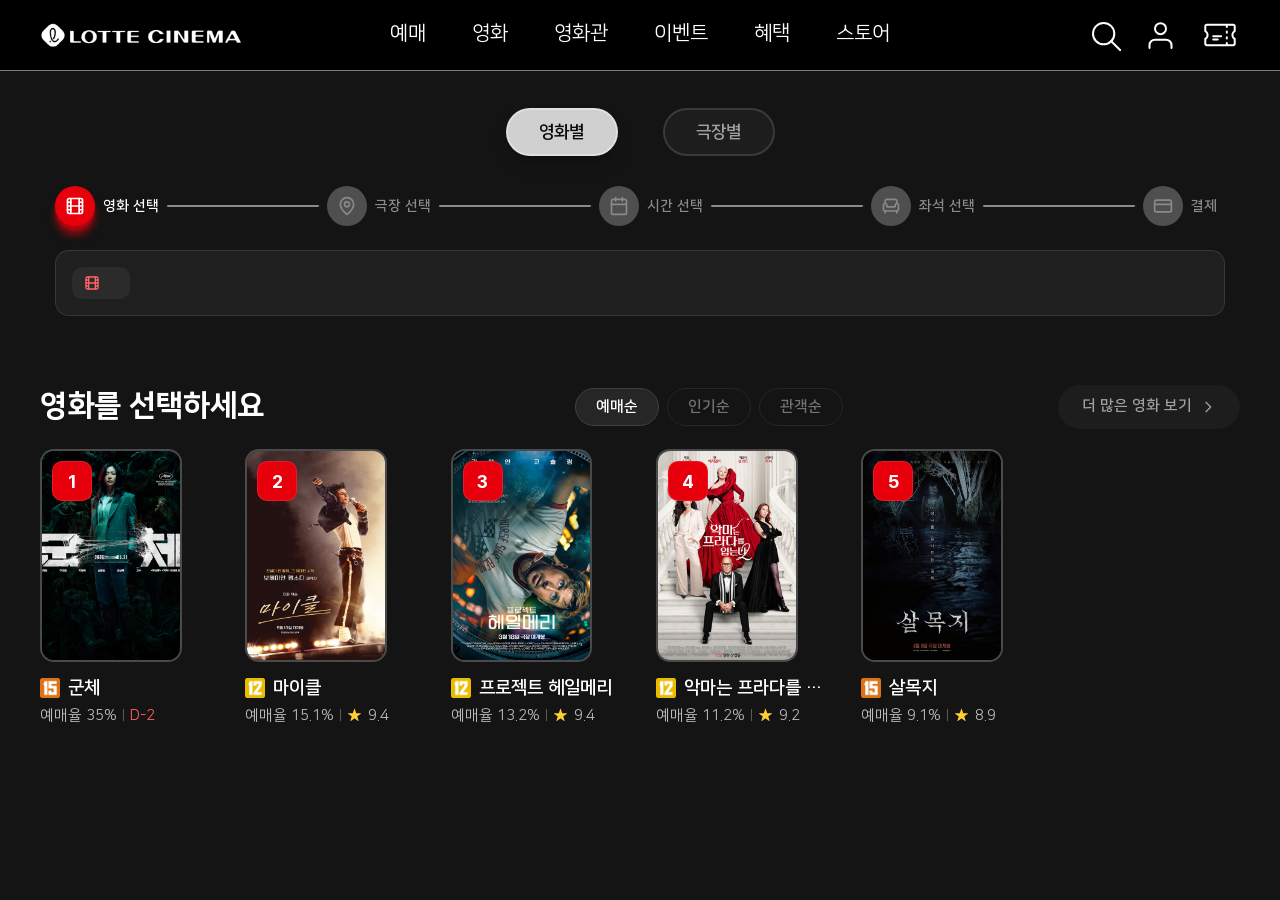
==== booking.html @ a49749e9 "add" ====
<!DOCTYPE html>
<html lang="ko">
  <head>
    <meta charset="UTF-8" />
    <meta name="viewport" content="width=device-width, initial-scale=1.0" />
    <title>예매 | LOTTE CINEMA</title>
    <link rel="preconnect" href="https://fonts.googleapis.com" />
    <link rel="preconnect" href="https://fonts.gstatic.com" crossorigin />
    <link
      href="https://fonts.googleapis.com/css2?family=Noto+Sans+KR:wght@400;500;700;900&family=Nanum+Gothic:wght@400;700;800&family=DM+Serif+Text:ital@0;1&family=Roboto:wght@400;500&display=swap"
      rel="stylesheet"
    />
    <link rel="stylesheet" href="styles.css" />
    <link rel="stylesheet" href="booking.css" />
  </head>
  <body class="booking_body">
    <div class="page_background"></div>
    <header class="site_header">
      <div class="header_layout">
        <a class="logo" href="index.html"><img src="assets/images/Logo.png" alt="LOTTE CINEMA" width="301" height="49" /></a>
        <nav class="main_nav" aria-label="메인 메뉴">
          <a href="booking.html">예매</a>
          <a href="index.html#promo_section">영화</a>
          <a href="index.html#special_section">영화관</a>
          <a href="index.html#event_section">이벤트</a>
          <a href="index.html#event_section">혜택</a>
          <a href="index.html#goods_section">스토어</a>
        </nav>
        <div class="header_actions" aria-label="사용자 메뉴">
          <button type="button" class="icon_button" aria-label="검색">
            <img src="assets/icons/icon_search.svg" alt="" width="32" height="32" />
          </button>
          <button type="button" class="icon_button" aria-label="로그인">
            <img src="assets/icons/icon_login.svg" alt="" width="33" height="33" />
          </button>
          <button type="button" class="icon_button" aria-label="티켓">
            <img src="assets/icons/icon_ticket.svg" alt="" width="40" height="40" />
          </button>
        </div>
      </div>
    </header>

    <main class="booking_page" id="booking_page">
      <div class="booking_banner is_hidden" id="booking_banner" aria-hidden="true"><img alt="" /></div>

      <div class="booking_inner">
        <button type="button" class="booking_back is_hidden" id="booking_back">
          <img src="assets/icons/booking_arrow_left.svg" alt="" width="24" height="24" />
          뒤로가기
        </button>

        <div class="booking_modes" id="booking_modes" role="group" aria-label="예매 방식">
          <button type="button" class="booking_mode is_active" data-mode="movie" aria-pressed="true">영화별</button>
          <button type="button" class="booking_mode" data-mode="theater" aria-pressed="false">극장별</button>
        </div>

        <div class="booking_progress" id="booking_progress">
          <ol class="booking_stepper" id="booking_stepper" aria-label="예매 단계"></ol>
          <div class="booking_summary" id="booking_summary" aria-label="선택한 내용"></div>
        </div>

        <!-- 영화 선택 -->
        <section class="booking_step" data-step="movie" aria-labelledby="movie_step_title">
          <div class="booking_movie_head">
            <h2 id="movie_step_title">영화를 선택하세요</h2>
            <div class="booking_sort" id="booking_sort" role="group" aria-label="영화 정렬">
              <button type="button" class="is_active" data-sort="rate" aria-pressed="true">예매순</button>
              <button type="button" data-sort="rating" aria-pressed="false">인기순</button>
              <button type="button" data-sort="audience" aria-pressed="false">관객순</button>
            </div>
            <a class="booking_more_movies" href="index.html#promo_section">
              더 많은 영화 보기
              <img src="assets/icons/booking_chevron.svg" alt="" width="16" height="16" />
            </a>
          </div>
          <ul class="booking_movies" id="booking_movies"></ul>
          <button type="button" class="booking_next is_hidden" data-next>
            다음
            <img src="assets/icons/booking_next.svg" alt="" width="20" height="20" />
          </button>
        </section>

        <!-- 극장 선택 -->
        <section class="booking_step" data-step="theater" aria-label="극장 선택">
          <label class="booking_theater_search">
            <span class="sr_only">극장명 검색</span>
            <input type="search" id="booking_theater_keyword" placeholder="극장명을 입력해주세요" autocomplete="off" />
            <img src="assets/icons/booking_search.svg" alt="" />
          </label>
          <div class="booking_regions" id="booking_regions" role="group" aria-label="지역"></div>
          <ul class="booking_theaters" id="booking_theaters"></ul>
          <p class="booking_empty is_hidden" id="booking_theater_empty" role="status"></p>
          <button type="button" class="booking_theater_more" id="booking_theater_more">
            <img src="assets/icons/booking_plus.svg" alt="" width="24" height="24" />
            <span>더보기</span>
          </button>
        </section>

        <!-- 시간 선택 -->
        <section class="booking_step" data-step="time" aria-label="시간 선택">
          <div class="booking_time">
            <p class="booking_month">
              <span id="booking_month"></span>
              <img src="assets/icons/booking_calendar.svg" alt="" />
            </p>
            <div class="booking_dates">
              <button type="button" class="booking_date_prev" id="booking_date_prev" aria-label="이전 날짜">
                <img src="assets/icons/booking_date_arrow.svg" alt="" />
              </button>
              <ul class="booking_date_list" id="booking_date_list"></ul>
              <button type="button" id="booking_date_next" aria-label="다음 날짜">
                <img src="assets/icons/booking_date_arrow.svg" alt="" />
              </button>
            </div>
            <div class="booking_time_filters" id="booking_time_filters" role="group" aria-label="시간표 필터">
              <button type="button" class="is_active" data-filter="all" aria-pressed="true">전체</button>
              <button type="button" data-filter="special" aria-pressed="false">스페셜관</button>
              <button type="button" data-filter="13" aria-pressed="false">13시 이후</button>
              <button type="button" data-filter="19" aria-pressed="false">19시 이후</button>
              <button type="button" data-filter="22" aria-pressed="false">심야</button>
            </div>
            <div class="booking_showtimes" id="booking_showtimes"></div>
            <p class="booking_empty is_hidden" id="booking_showtime_empty" role="status">조건에 맞는 상영 시간이 없습니다.</p>
          </div>
          <button type="button" class="booking_next is_hidden" data-next>
            다음
            <img src="assets/icons/booking_next.svg" alt="" width="20" height="20" />
          </button>
        </section>

        <!-- 좌석 선택 -->
        <section class="booking_step" data-step="seat" aria-labelledby="seat_step_title">
          <div class="booking_people">
            <div class="booking_people_head">
              <h2 id="seat_step_title">인원 선택</h2>
              <p>·인원은 최대 8명까지 선택 가능합니다.</p>
            </div>
            <div class="booking_counters" id="booking_counters"></div>
          </div>
          <p class="booking_screen" aria-hidden="true">SCREEN</p>
          <div class="booking_seats" id="booking_seats" role="group" aria-label="좌석"></div>
          <ul class="booking_legend" aria-label="좌석 안내">
            <li><img src="assets/images/booking/seat_selected.png" alt="" />선택</li>
            <li><img src="assets/images/booking/seat_booked.png" alt="" />예매 완료</li>
            <li><span class="booking_legend_blocked"></span>선택 불가</li>
          </ul>
          <p class="booking_hint" id="booking_seat_hint" role="status"></p>
          <div class="booking_total">
            <div>
              <p class="booking_total_seats">선택한 좌석 <strong id="booking_total_seats"></strong></p>
              <p class="booking_total_price">총 합계 <strong id="booking_total_price">0원</strong></p>
            </div>
            <button type="button" class="booking_pay_btn" id="booking_seat_done" disabled>결제하기</button>
          </div>
        </section>

        <!-- 결제 -->
        <section class="booking_step" data-step="pay" aria-label="결제">
          <div class="booking_pay">
            <div class="booking_info">
              <h2>예매정보</h2>
              <img class="booking_info_poster" id="booking_info_poster" alt="" />
              <p class="booking_info_title" id="booking_info_title"></p>
              <dl class="booking_info_list" id="booking_info_list"></dl>
            </div>
            <div class="booking_pay_box">
              <h2>할인/포인트</h2>
              <div class="booking_pay_options" id="booking_discounts">
                <button type="button" aria-pressed="false">L.POINT 조회</button>
                <button type="button" aria-pressed="false">관람권</button>
                <button type="button" aria-pressed="false">할인원</button>
                <button type="button" aria-pressed="false">제휴 포인트/할인</button>
              </div>
            </div>
            <div class="booking_pay_box">
              <h2>최종 결제수단</h2>
              <div class="booking_pay_options" id="booking_methods">
                <button type="button" aria-pressed="false">신용/체크카드</button>
                <button type="button" aria-pressed="false">간편결제</button>
                <button type="button" aria-pressed="false">휴대폰</button>
                <button type="button" aria-pressed="false">무통장입금</button>
              </div>
            </div>
            <div class="booking_pay_total">
              <span>총 금액</span>
              <strong id="booking_pay_price"></strong>
              <button type="button" class="booking_pay_btn" id="booking_pay_done">결제하기</button>
            </div>
          </div>
          <p class="booking_hint" id="booking_pay_hint" role="status"></p>
        </section>

        <!-- 예매 완료 -->
        <section class="booking_step" data-step="done" aria-labelledby="done_step_title">
          <h2 class="booking_done_title" id="done_step_title">예매가 완료되었습니다</h2>
          <div class="booking_done_stage">
            <div class="booking_done_glow" aria-hidden="true"></div>
            <div class="booking_ticket_box">
              <div class="booking_ticket_tilt" id="booking_ticket_tilt">
                <div class="booking_ticket">
                  <div class="booking_ticket_visual" id="booking_ticket_visual"></div>
                  <div class="booking_ticket_info">
                    <h3 id="booking_ticket_title"></h3>
                    <dl id="booking_ticket_list"></dl>
                  </div>
                  <span class="booking_ticket_shine" aria-hidden="true"></span>
                </div>
              </div>
            </div>
          </div>
          <a class="booking_home" href="index.html">메인으로</a>
        </section>
      </div>
    </main>


    <script>
      // 시안에 있는 데이터. audience(관객 수, 만 명)는 시안에 없어 정렬용으로 넣은 임시 값
      const MOVIES = [
        { id: 'gunche', title: '군체', age: '15', rate: 35, rating: null, dday: 'D-2', audience: 4.3, poster: 'assets/images/poster_gunche.jpeg' },
        { id: 'michael', title: '마이클', age: '12', rate: 15.1, rating: 9.4, audience: 162.8, poster: 'assets/images/movie/michael_poster.jpg' },
        { id: 'hailmary', title: '프로젝트 헤일메리', age: '12', rate: 13.2, rating: 9.4, audience: 160.2, poster: 'assets/images/booking/poster_hailmary.jpg' },
        { id: 'prada', title: '악마는 프라다를 입는다 2', age: '12', rate: 11.2, rating: 9.2, audience: 159.7, poster: 'assets/images/booking/poster_prada.jpg' },
        { id: 'salmokji', title: '살목지', age: '15', rate: 9.1, rating: 8.9, audience: 120, poster: 'assets/images/booking/poster_salmokji.jpg' },
        // 예매 순위 5편에는 없지만 홈 화면의 예매하기로 들어올 수 있는 영화 (그 영화로 들어왔을 때만 목록 끝에 보임)
        { id: 'supermario', title: '슈퍼마리오갤럭시', age: 'all', rate: 8.1, rating: 9.4, isExtra: true, poster: 'assets/images/img_box5.png' },
        { id: 'spiderman', title: '스파이더맨: 브랜드 뉴 데이', isExtra: true, poster: 'assets/images/promo/promo_grid1.png' },
        { id: 'minions', title: '미니언즈 & 몬스터즈', isExtra: true, poster: 'assets/images/promo/promo_grid2.png' },
        { id: 'toystory', title: '토이 스토리 5', isExtra: true, poster: 'assets/images/promo/promo_grid3.png' },
        { id: 'wildthing', title: '와일드 씽', isExtra: true, poster: 'assets/images/promo/promo_grid4.png' },
        { id: 'beginagain', title: '비긴어게인', age: '15', rating: 9.1, isExtra: true, poster: 'assets/images/pick_beginagain.jpeg' },
        { id: 'doraemon', title: '극장판 도라에몽: 신 진구의 해저비밀성', age: 'all', rating: 8.67, isExtra: true, poster: 'assets/images/pick_doraemon.jpeg' },
        { id: 'blazetheway', title: "2026 &TEAM CONCERT TOUR 'BLAZE THE WAY' Live Viewing", age: 'all', rating: 9.1, isExtra: true, poster: 'assets/images/pick_blazetheway.jpeg' },
        { id: 'scarymovie', title: '무서운 영화', rating: 7.21, isExtra: true, poster: 'assets/images/pick_scarymovie.jpeg' },
      ];
      const AGE_LABELS = { 12: '12세 이상', 15: '15세 이상', all: '전체 관람가' };
      const HALL_LOGOS = {
        super4d: { src: 'assets/images/special/logo_super4d.png', alt: '수퍼 4D' },
        charlotte: { src: 'assets/images/special/logo_charlotte.png', alt: '샤롯데' },
        superled: { src: 'assets/images/special/logo_superled.png', alt: '수퍼 LED' },
      };
      const THEATERS = [
        { id: 'gasan', name: '가산디지털점', region: '서울', address: '서울 금천구 디지털로10길 9 1동', halls: ['super4d'], map: 'assets/images/booking/map_gasan.jpg' },
        { id: 'konkuk', name: '건대입구점', region: '서울', address: '서울 광진구 아차산로 272 더샵스타시티', halls: ['super4d', 'charlotte', 'superled'], map: 'assets/images/booking/map_konkuk.jpg' },
        { id: 'gimpo', name: '김포공항점', region: '서울', address: '서울 강서구 하늘길 77(방화동)', halls: ['4K LASER', 'charlotte'], map: 'assets/images/booking/map_gimpo.jpg' },
      ];
      const REGIONS = [['서울', 23], ['경기/인천', 40], ['충청/대전', 12], ['전라/광주', 11], ['경북/대구', 14], ['경남/부산/울산', 21], ['강원', 5], ['제주', 2]];
      // 시안의 시간표 하나를 모든 영화·극장·날짜에 같이 씀
      const SHOW_GROUPS = [
        { label: ['2D', '샤롯데', '4K', '샤롯데 LASER'], hall: '샤롯데', hallFull: '샤롯데LASER··/4K', total: 32, isSpecial: true, times: [['15:50', 32], ['18:30', 30], ['21:10', 30]] },
        { label: ['2D', '수퍼LED(일반)', '4K'], desc: '10배의 밝기, 무한대의 명암비, 완벽한 실재감, 세계최초 LED 스크린을 경험해보세요.', hall: '7관', hallFull: '수퍼LED(일반)/4K', total: 175, isSpecial: true, times: [['14:50', 155], ['17:30', 167], ['20:10', 166], ['22:50', 171]] },
      ];
      const PEOPLE = [['adult', '성인'], ['teen', '청소년'], ['senior', '경로'], ['disabled', '장애인']];
      const STEP_INFO = {
        movie: { label: '영화 선택', icon: 'movie' },
        theater: { label: '극장 선택', icon: 'theater' },
        time: { label: '시간 선택', icon: 'time' },
        seat: { label: '좌석 선택', icon: 'seat' },
        pay: { label: '결제', icon: 'pay' },
      };
      const BASE_DATE = new Date(2026, 4, 15);
      const VISIBLE_DAYS = 9;
      const MAX_DATE_OFFSET = 14;
      const RUNNING_MINUTES = 137;
      const SEAT_PRICE = 35000;
      const MAX_PEOPLE = 8;
      const SEAT_ROWS = ['A', 'B', 'C', 'D'];
      const SEATS_PER_ROW = 8;
      const BOOKED_SEATS = ['D5', 'D6'];
      const WEEKDAYS = ['일', '월', '화', '수', '목', '금', '토'];
      const FIT_MIN_WIDTH = 1024;

      const state = {
        mode: 'movie',
        step: 'movie',
        movieId: null,
        theaterId: null,
        dateOffset: 0,
        dayIndex: 0,
        show: null,
        counts: { adult: 0, teen: 0, senior: 0, disabled: 0 },
        seats: [],
        method: null,
        sort: 'rate',
        region: '서울',
        keyword: '',
        timeFilter: 'all',
      };

      const byId = (id) => document.getElementById(id);
      const pad = (value) => String(value).padStart(2, '0');
      const getOrder = () => (state.mode === 'movie' ? ['movie', 'theater', 'time', 'seat', 'pay'] : ['theater', 'movie', 'time', 'seat', 'pay']);
      const getMovie = () => MOVIES.find((movie) => movie.id === state.movieId);
      const getTheater = () => THEATERS.find((theater) => theater.id === state.theaterId);
      const getPeopleCount = () => Object.values(state.counts).reduce((sum, count) => sum + count, 0);
      const formatPrice = (value) => `${value.toLocaleString('ko-KR')}원`;
      // 등급 아이콘 파일이 있는 등급만 표시 (없으면 빈 문자열)
      const getAgeIcon = (movie) => (AGE_LABELS[movie.age] ? `<img src="assets/images/badge_${movie.age}.png" alt="${AGE_LABELS[movie.age]}" />` : '');

      function getSelectedDate() {
        const date = new Date(BASE_DATE);
        date.setDate(date.getDate() + state.dateOffset + state.dayIndex);
        return date;
      }

      function getEndTime(start) {
        const [hour, minute] = start.split(':').map(Number);
        const total = hour * 60 + minute + RUNNING_MINUTES;
        return `${pad(Math.floor(total / 60) % 24)}:${pad(total % 60)}`;
      }

      function getShowText() {
        const date = getSelectedDate();
        const day = `${pad(date.getFullYear() % 100)}-${pad(date.getMonth() + 1)}-${pad(date.getDate())}`;
        return state.show ? `${day} ${state.show.time}~${getEndTime(state.show.time)}  ${state.show.group.hall}` : day;
      }

      function resetFrom(stepName) {
        if (stepName === 'time' || stepName === 'all') {
          state.show = null;
        }
        state.seats = [];
        state.counts = { adult: 0, teen: 0, senior: 0, disabled: 0 };
        state.method = null;
      }

      function handleStepChange(stepName) {
        state.step = stepName;
        render();
        window.scrollTo({ top: 0 });
      }

      window.addEventListener('resize', () => handleScreenFit());
      window.addEventListener('load', () => handleScreenFit());

      function handleNext() {
        const order = getOrder();
        handleStepChange(order[order.indexOf(state.step) + 1]);
      }

      // ---------- 공통: 단계 표시, 요약, 배경 ----------
      function renderProgress() {
        const order = getOrder();
        const currentIndex = order.indexOf(state.step);
        byId('booking_stepper').innerHTML = order
          .map((name, index) => {
            const info = STEP_INFO[name];
            const isDone = index < currentIndex;
            const stateClass = isDone ? 'is_done' : index === currentIndex ? 'is_current' : '';
            const icon = isDone ? 'check' : info.icon;
            return `<li class="${stateClass}"><button type="button" data-step-link="${name}" ${isDone ? '' : 'disabled'} ${index === currentIndex ? 'aria-current="step"' : ''}>
              <span class="booking_stepper_icon"><img src="assets/icons/booking_step_${icon}.svg" alt="${isDone ? '완료' : ''}" /></span><span>${info.label}</span></button></li>`;
          })
          .join('');

        const chips = [];
        const addChip = (name, text) => {
          if (order.indexOf(name) > currentIndex && !text) {
            return;
          }
          chips.push(`<button type="button" class="booking_chip" data-step-link="${name}"><img src="assets/icons/booking_chip_${name}.svg" alt="${STEP_INFO[name].label}" />${text || ''}${
            text ? '<img class="booking_chip_edit" src="assets/icons/booking_chip_edit.svg" alt="수정" />' : ''
          }</button>`);
        };
        const movie = getMovie();
        const theater = getTheater();
        order.forEach((name) => {
          if (name === 'movie') addChip('movie', movie ? movie.title : '');
          if (name === 'theater') addChip('theater', theater ? theater.name : '');
          if (name === 'time' && currentIndex >= order.indexOf('time')) addChip('time', getShowText());
          if (name === 'seat' && currentIndex >= order.indexOf('seat')) addChip('seat', state.seats.join(', '));
        });
        byId('booking_summary').innerHTML = chips.join('');
      }

      function renderBanner() {
        const movie = getMovie();
        const banner = byId('booking_banner');
        const isVisible = Boolean(movie) && state.step !== getOrder()[0];
        banner.classList.toggle('is_hidden', !isVisible);
        if (isVisible) {
          const image = banner.querySelector('img');
          const isMichael = movie.id === 'michael';
          image.src = isMichael ? 'assets/images/booking/banner_michael.png' : movie.poster;
          image.className = isMichael ? 'is_keyart' : 'is_poster';
        }
      }

      // ---------- 영화 ----------
      function renderMovies() {
        const sorted = MOVIES.filter((movie) => !movie.isExtra).sort((a, b) => (b[state.sort] || 0) - (a[state.sort] || 0));
        const selectedExtra = MOVIES.find((movie) => movie.isExtra && movie.id === state.movieId);
        byId('booking_movies').innerHTML = (selectedExtra ? [...sorted, selectedExtra] : sorted)
          .map((movie, index) => {
            const meta = [
              movie.rate ? `예매율 ${movie.rate}%` : '',
              movie.rating ? `<img src="assets/icons/booking_star.svg" alt="평점" />${movie.rating}` : movie.dday ? `<span class="booking_movie_dday">${movie.dday}</span>` : '',
            ]
              .filter(Boolean)
              .join('<i></i>');
            const isSelected = movie.id === state.movieId;
            return `<li><button type="button" class="booking_movie ${isSelected ? 'is_selected' : ''}" data-movie="${movie.id}" aria-pressed="${isSelected}">
              <span class="booking_movie_poster"><img src="${movie.poster}" alt="${movie.title} 포스터" />${movie.isExtra ? '' : `<span class="booking_movie_rank">${index + 1}</span>`}
              <span class="booking_movie_check"><span><img src="assets/icons/booking_select_check.svg" alt="선택됨" width="32" height="32" /></span></span></span>
              <span class="booking_movie_title">${getAgeIcon(movie)}<span>${movie.title}</span></span>
              <span class="booking_movie_meta">${meta}</span></button></li>`;
          })
          .join('');
        document.querySelector('[data-step="movie"] [data-next]').classList.toggle('is_hidden', !state.movieId);
      }

      // ---------- 극장 ----------
      function renderTheaters() {
        byId('booking_regions').innerHTML = REGIONS.map(
          ([name, count]) => `<button type="button" class="${name === state.region ? 'is_active' : ''}" data-region="${name}" aria-pressed="${name === state.region}">${name}(${count})</button>`
        ).join('');
        const keyword = state.keyword.trim();
        const list = THEATERS.filter((theater) => (keyword ? theater.name.includes(keyword) : theater.region === state.region));
        byId('booking_theaters').innerHTML = list
          .map((theater) => {
            const halls = theater.halls
              .map((hall) => (HALL_LOGOS[hall] ? `<li><img src="${HALL_LOGOS[hall].src}" alt="${HALL_LOGOS[hall].alt}" /></li>` : `<li>${hall}</li>`))
              .join('');
            return `<li class="booking_theater"><div class="booking_theater_top"><div><h3>${theater.name}</h3>
              <p class="booking_theater_line"><img src="assets/icons/booking_pin.svg" alt="주소" />${theater.address}</p>
              <p class="booking_theater_line"><img src="assets/icons/booking_parking.svg" alt="" />주차가능</p>
              <ul class="booking_theater_halls" aria-label="특별관">${halls}</ul></div>
              <img class="booking_theater_map" src="${theater.map}" alt="${theater.name} 지도" /></div>
              <button type="button" class="booking_theater_btn" data-theater="${theater.id}">상영시간표 보기</button></li>`;
          })
          .join('');
        const empty = byId('booking_theater_empty');
        empty.classList.toggle('is_hidden', list.length > 0);
        empty.textContent = keyword ? `'${keyword}'에 해당하는 극장이 없습니다.` : `${state.region} 지역 극장 정보는 준비 중입니다.`;
        byId('booking_theater_more').classList.toggle('is_hidden', list.length === 0);
      }

      // ---------- 시간 ----------
      function renderTimes() {
        const first = new Date(BASE_DATE);
        first.setDate(first.getDate() + state.dateOffset);
        byId('booking_month').textContent = `${first.getMonth() + 1}월`;
        byId('booking_date_list').innerHTML = Array.from({ length: VISIBLE_DAYS }, (_, index) => {
          const date = new Date(first);
          date.setDate(date.getDate() + index);
          const isToday = date.getTime() === BASE_DATE.getTime();
          const isActive = index === state.dayIndex;
          return `<li><button type="button" class="${isActive ? 'is_active' : ''}" data-day="${index}" aria-pressed="${isActive}">${isToday ? '오늘' : WEEKDAYS[date.getDay()]}<strong>${date.getDate()}</strong></button></li>`;
        }).join('');
        byId('booking_date_prev').disabled = state.dateOffset === 0;
        byId('booking_date_next').disabled = state.dateOffset >= MAX_DATE_OFFSET;

        const minHour = Number(state.timeFilter) || 0;
        const groups = SHOW_GROUPS.map((group, groupIndex) => ({
          group,
          groupIndex,
          times: group.times.filter(([time]) => Number(time.slice(0, 2)) >= minHour),
        })).filter((entry) => entry.times.length > 0 && (state.timeFilter !== 'special' || entry.group.isSpecial));
        byId('booking_showtimes').innerHTML = groups
          .map(({ group, groupIndex, times }) => {
            const buttons = times
              .map(([time, remaining]) => {
                const isSelected = Boolean(state.show) && state.show.group === group && state.show.time === time;
                return `<li><button type="button" class="booking_showtime ${isSelected ? 'is_selected' : ''}" data-group="${groupIndex}" data-time="${time}" aria-pressed="${isSelected}">
                  <strong>${time}</strong><span><em>${remaining}</em>/${group.total}</span><span>${group.hall}</span></button></li>`;
              })
              .join('');
            return `<div><p class="booking_showtime_label">${group.label.join('<i>|</i>')}</p>${group.desc ? `<p class="booking_showtime_desc">${group.desc}</p>` : ''}
              <ul class="booking_showtime_list">${buttons}</ul></div>`;
          })
          .join('');
        byId('booking_showtime_empty').classList.toggle('is_hidden', groups.length > 0);
        document.querySelector('[data-step="time"] [data-next]').classList.toggle('is_hidden', !state.show);
      }

      // ---------- 좌석 ----------
      function renderSeats() {
        const people = getPeopleCount();
        byId('booking_counters').innerHTML = PEOPLE.map(
          ([key, label]) => `<div>${label}<div class="booking_counter_box">
            <button type="button" data-count="${key}" data-delta="-1" aria-label="${label} 줄이기" ${state.counts[key] === 0 ? 'disabled' : ''}>−</button>
            <span aria-live="polite">${state.counts[key]}</span>
            <button type="button" data-count="${key}" data-delta="1" aria-label="${label} 늘리기" ${people >= MAX_PEOPLE ? 'disabled' : ''}>+</button></div></div>`
        ).join('');

        const booked = state.show && state.show.remaining < state.show.group.total ? BOOKED_SEATS : [];
        const isFull = state.seats.length >= people;
        byId('booking_seats').innerHTML = SEAT_ROWS.map((row) => {
          const seats = Array.from({ length: SEATS_PER_ROW }, (_, index) => {
            const name = `${row}${index + 1}`;
            const isSelected = state.seats.includes(name);
            const isBooked = booked.includes(name);
            const isBlocked = !isSelected && !isBooked && isFull;
            const stateClass = isSelected ? 'is_selected' : isBooked ? 'is_booked' : isBlocked ? 'is_blocked' : 'is_available';
            const stateText = isSelected ? '선택됨' : isBooked ? '예매 완료' : isBlocked ? '선택 불가' : '선택 가능';
            return `<button type="button" class="booking_seat ${stateClass}" data-seat="${name}" aria-label="${name} ${stateText}" aria-pressed="${isSelected}" ${isBooked || isBlocked ? 'disabled' : ''}>${index + 1}</button>`;
          }).join('');
          return `<div class="booking_seat_row"><span>${row}</span>${seats}</div>`;
        }).join('');

        byId('booking_total_seats').textContent = state.seats.join(', ');
        byId('booking_total_price').textContent = formatPrice(state.seats.length * SEAT_PRICE);
        byId('booking_seat_done').disabled = people === 0 || state.seats.length !== people;
        byId('booking_seat_hint').textContent =
          people === 0 ? '인원을 먼저 선택해 주세요.' : state.seats.length < people ? `좌석을 ${people - state.seats.length}개 더 선택해 주세요.` : '';
      }

      // ---------- 결제 / 완료 ----------
      function getInfoRows() {
        const date = getSelectedDate();
        const day = `${pad(date.getFullYear() % 100)}.${pad(date.getMonth() + 1)}.${pad(date.getDate())}(${WEEKDAYS[date.getDay()]})`;
        return [
          ['지점', getTheater().name],
          ['상영관', state.show.group.hallFull],
          ['상영 일시', `${day} | ${state.show.time}~${getEndTime(state.show.time)}`],
          ['관람 인원', `${getPeopleCount()}명`],
          ['좌석', state.seats.join(', ')],
        ]
          .map(([label, value]) => `<dt>${label}</dt><dd>${value}</dd>`)
          .join('');
      }

      function renderPay() {
        const movie = getMovie();
        byId('booking_info_poster').src = movie.poster;
        byId('booking_info_poster').alt = `${movie.title} 포스터`;
        byId('booking_info_title').innerHTML = `${getAgeIcon(movie)}<span>${movie.title}(2D)</span>`;
        byId('booking_info_list').innerHTML = getInfoRows();
        byId('booking_pay_price').textContent = formatPrice(state.seats.length * SEAT_PRICE);
        byId('booking_methods').querySelectorAll('button').forEach((button) => {
          const isSelected = button.textContent === state.method;
          button.classList.toggle('is_selected', isSelected);
          button.setAttribute('aria-pressed', String(isSelected));
        });
      }

      function renderDone() {
        const movie = getMovie();
        const visual = byId('booking_ticket_visual');
        const isMichael = movie.id === 'michael';
        visual.classList.toggle('is_michael', isMichael);
        visual.style.backgroundImage = isMichael ? '' : `url('${movie.poster}')`;
        visual.innerHTML = isMichael ? '<div class="booking_ticket_logo"><img src="assets/images/booking/ticket_logo.png" alt="Michael" /></div>' : '';
        byId('booking_ticket_title').textContent = `${movie.title}(2D)`;
        byId('booking_ticket_list').innerHTML = getInfoRows();
      }

      function render() {
        const order = getOrder();
        const isFlowStep = order.includes(state.step) && state.step !== 'pay';
        document.querySelectorAll('.booking_step').forEach((section) => section.classList.toggle('is_active', section.dataset.step === state.step));
        byId('booking_modes').classList.toggle('is_hidden', state.step !== order[0]);
        byId('booking_back').classList.toggle('is_hidden', state.step === order[0] || state.step === 'done');
        byId('booking_progress').classList.toggle('is_hidden', !isFlowStep);
        document.querySelectorAll('.booking_mode').forEach((button) => {
          const isActive = button.dataset.mode === state.mode;
          button.classList.toggle('is_active', isActive);
          button.setAttribute('aria-pressed', String(isActive));
        });
        renderBanner();
        if (isFlowStep) renderProgress();
        if (state.step === 'movie') renderMovies();
        if (state.step === 'theater') renderTheaters();
        if (state.step === 'time') renderTimes();
        if (state.step === 'seat') renderSeats();
        if (state.step === 'pay') renderPay();
        if (state.step === 'done') renderDone();
        handleScreenFit();
      }

      // 데스크톱에서는 스크롤 없이 한 화면에 들어오도록, 내용이 화면보다 길면 그만큼 축소
      function handleScreenFit() {
        const page = byId('booking_page');
        const inner = page.querySelector('.booking_inner');
        inner.style.zoom = 1;
        if (window.innerWidth <= FIT_MIN_WIDTH) {
          return;
        }
        const style = window.getComputedStyle(page);
        const available = page.clientHeight - parseFloat(style.paddingTop) - parseFloat(style.paddingBottom);
        inner.style.zoom = Math.min(1, available / inner.offsetHeight);
      }

      // ---------- 이벤트 (목록은 다시 그려지므로 상위 요소에서 한 번만 받음) ----------
      byId('booking_page').addEventListener('click', (event) => {
        const target = event.target.closest('button, a');
        if (!target) {
          return;
        }
        const data = target.dataset;
        if (data.mode && data.mode !== state.mode) {
          state.mode = data.mode;
          state.movieId = null;
          state.theaterId = null;
          resetFrom('all');
          handleStepChange(getOrder()[0]);
        } else if (data.stepLink) {
          handleStepChange(data.stepLink);
        } else if ('next' in data) {
          handleNext();
        } else if (data.movie) {
          state.movieId = state.movieId === data.movie ? null : data.movie;
          resetFrom('time');
          render();
        } else if (data.sort) {
          state.sort = data.sort;
          document.querySelectorAll('#booking_sort button').forEach((button) => {
            button.classList.toggle('is_active', button === target);
            button.setAttribute('aria-pressed', String(button === target));
          });
          renderMovies();
        } else if (data.region) {
          state.region = data.region;
          state.keyword = '';
          byId('booking_theater_keyword').value = '';
          renderTheaters();
        } else if (data.theater) {
          state.theaterId = data.theater;
          resetFrom('time');
          handleNext();
        } else if (data.day) {
          state.dayIndex = Number(data.day);
          resetFrom('time');
          render();
        } else if (data.filter) {
          state.timeFilter = data.filter;
          document.querySelectorAll('#booking_time_filters button').forEach((button) => {
            button.classList.toggle('is_active', button === target);
            button.setAttribute('aria-pressed', String(button === target));
          });
          renderTimes();
        } else if (data.time) {
          const group = SHOW_GROUPS[Number(data.group)];
          const remaining = group.times.find(([time]) => time === data.time)[1];
          resetFrom('seat');
          state.show = { group, time: data.time, remaining };
          render();
        } else if (data.count) {
          const nextCount = state.counts[data.count] + Number(data.delta);
          if (nextCount >= 0 && getPeopleCount() + Number(data.delta) <= MAX_PEOPLE) {
            state.counts[data.count] = nextCount;
            state.seats = state.seats.slice(0, getPeopleCount());
            render();
          }
        } else if (data.seat) {
          if (state.seats.includes(data.seat)) {
            state.seats = state.seats.filter((seat) => seat !== data.seat);
          } else if (state.seats.length < getPeopleCount()) {
            state.seats = [...state.seats, data.seat].sort();
          }
          render();
        }
      });

      byId('booking_back').addEventListener('click', () => {
        const order = getOrder();
        handleStepChange(order[order.indexOf(state.step) - 1]);
      });

      byId('booking_theater_keyword').addEventListener('input', (event) => {
        state.keyword = event.target.value;
        renderTheaters();
      });

      byId('booking_theater_more').addEventListener('click', (event) => {
        event.currentTarget.disabled = true;
        event.currentTarget.querySelector('span').textContent = '모든 극장을 불러왔습니다';
      });

      [['booking_date_prev', -7], ['booking_date_next', 7]].forEach(([id, delta]) => {
        byId(id).addEventListener('click', () => {
          state.dateOffset = Math.min(MAX_DATE_OFFSET, Math.max(0, state.dateOffset + delta));
          resetFrom('time');
          render();
        });
      });

      byId('booking_seat_done').addEventListener('click', handleNext);

      byId('booking_discounts').addEventListener('click', (event) => {
        const button = event.target.closest('button');
        if (button) {
          button.setAttribute('aria-pressed', String(button.classList.toggle('is_selected')));
        }
      });

      byId('booking_methods').addEventListener('click', (event) => {
        const button = event.target.closest('button');
        if (button) {
          state.method = button.textContent;
          byId('booking_pay_hint').textContent = '';
          renderPay();
        }
      });

      byId('booking_pay_done').addEventListener('click', () => {
        if (!state.method) {
          byId('booking_pay_hint').textContent = '결제수단을 선택해 주세요.';
          return;
        }
        handleStepChange('done');
      });

      // 완료 화면: 마우스를 따라 티켓이 살짝 기울고 빛이 따라 움직임
      const ticketTilt = byId('booking_ticket_tilt');
      if (!window.matchMedia('(prefers-reduced-motion: reduce)').matches) {
        ticketTilt.addEventListener('pointermove', (event) => {
          const rect = ticketTilt.getBoundingClientRect();
          const x = (event.clientX - rect.left) / rect.width - 0.5;
          const y = (event.clientY - rect.top) / rect.height - 0.5;
          ticketTilt.classList.add('is_tilting');
          ticketTilt.style.setProperty('--tilt-x', `${(-y * 12).toFixed(2)}deg`);
          ticketTilt.style.setProperty('--tilt-y', `${(x * 14).toFixed(2)}deg`);
          ticketTilt.style.setProperty('--shine-x', `${(x * 180).toFixed(0)}%`);
        });
        ticketTilt.addEventListener('pointerleave', () => {
          ticketTilt.classList.remove('is_tilting');
          ticketTilt.style.setProperty('--tilt-x', '0deg');
          ticketTilt.style.setProperty('--tilt-y', '0deg');
        });
      }

      // 홈 화면이나 상세 페이지의 예매하기(?movie=영화 id)로 들어오면 그 영화를 선택한 채 극장 선택부터 시작
      const presetMovie = new URLSearchParams(window.location.search).get('movie');
      if (MOVIES.some((movie) => movie.id === presetMovie)) {
        state.movieId = presetMovie;
        state.step = 'theater';
      }
      render();
    </script>
  </body>
</html>
---- styles.css ----
@font-face {
  font-family: 'Pretendard';
  font-weight: 100 900;
  font-display: swap;
  src: url('assets/fonts/pretendard/Pretendard-Thin.woff2') format('woff2');
}
@font-face {
  font-family: 'Pretendard';
  font-weight: 300;
  font-display: swap;
  src: url('assets/fonts/pretendard/Pretendard-Light.woff2') format('woff2');
}
@font-face {
  font-family: 'Pretendard';
  font-weight: 400;
  font-display: swap;
  src: url('assets/fonts/pretendard/Pretendard-Regular.woff2') format('woff2');
}
@font-face {
  font-family: 'Pretendard';
  font-weight: 500;
  font-display: swap;
  src: url('assets/fonts/pretendard/Pretendard-Medium.woff2') format('woff2');
}
@font-face {
  font-family: 'Pretendard';
  font-weight: 600;
  font-display: swap;
  src: url('assets/fonts/pretendard/Pretendard-SemiBold.woff2') format('woff2');
}
@font-face {
  font-family: 'Pretendard';
  font-weight: 700;
  font-display: swap;
  src: url('assets/fonts/pretendard/Pretendard-Bold.woff2') format('woff2');
}
@font-face {
  font-family: 'Pretendard';
  font-weight: 800;
  font-display: swap;
  src: url('assets/fonts/pretendard/Pretendard-ExtraBold.woff2') format('woff2');
}
@font-face {
  font-family: 'Pretendard';
  font-weight: 900;
  font-display: swap;
  src: url('assets/fonts/pretendard/Pretendard-Black.woff2') format('woff2');
}

@font-face {
  font-family: 'NanumSquare';
  font-weight: 300;
  font-display: swap;
  src: url('assets/fonts/nanumsquare/NanumSquareL.ttf') format('truetype');
}
@font-face {
  font-family: 'NanumSquare';
  font-weight: 400;
  font-display: swap;
  src: url('assets/fonts/nanumsquare/NanumSquareR.ttf') format('truetype');
}
@font-face {
  font-family: 'NanumSquare';
  font-weight: 700;
  font-display: swap;
  src: url('assets/fonts/nanumsquare/NanumSquareB.ttf') format('truetype');
}
@font-face {
  font-family: 'NanumSquare';
  font-weight: 800;
  font-display: swap;
  src: url('assets/fonts/nanumsquare/NanumSquareEB.ttf') format('truetype');
}

@font-face {
  font-family: 'SB Aggro';
  font-weight: 300;
  font-display: swap;
  src: url('assets/fonts/sbaggro/SBAggro-Light.ttf') format('truetype');
}
@font-face {
  font-family: 'SB Aggro';
  font-weight: 500;
  font-display: swap;
  src: url('assets/fonts/sbaggro/SBAggro-Medium.ttf') format('truetype');
}
@font-face {
  font-family: 'SB Aggro';
  font-weight: 700;
  font-display: swap;
  src: url('assets/fonts/sbaggro/SBAggro-Bold.ttf') format('truetype');
}

@font-face {
  font-family: 'RixYeoljeongdo';
  font-weight: 400;
  font-display: swap;
  src: url('assets/fonts/rixyeoljeongdo/RixYeoljeongdo-Regular.ttf') format('truetype');
}

:root {
  color-scheme: dark;
  --bg: #06070b;
  --surface: rgba(255, 255, 255, 0.08);
  --surface-strong: rgba(255, 255, 255, 0.14);
  --text: #f8f8f8;
  --muted: #a8b0bd;
  --accent: #e30413;
  --accent-soft: rgba(227, 4, 19, 0.18);
  --border: rgba(255, 255, 255, 0.15);

  /* Figma 원본 토큰 (get_variable_defs 확인값) */
  --color-main-red: #e30413;
  --color-main-gray: #a1a1a1;
  --color-gray-900: #666666;
  --color-primary-100: #f2d046;
  --color-primary-38: #f2d04661;
  --color-main-white: #ffffff;
  --color-subtit: #99a1af;
  --color-goods-red: #e7000b;

  --font-nanumgothic: 'Nanum Gothic', 'NanumGothic', sans-serif;
  --font-notosans: 'Noto Sans KR', sans-serif;
  --font-pretendard: 'Pretendard', var(--font-notosans);
  --font-nanumsquare: 'NanumSquare', var(--font-notosans);
  --font-sbaggro: 'SB Aggro', var(--font-notosans);
  --font-rixyeoljeongdo: 'RixYeoljeongdo', var(--font-notosans);
  --font-dmseriftext: 'DM Serif Text', Georgia, serif;
  --page-max-width: 1920px;
  /* Figma 1920px 기준 본문 좌우 여백 220px(1480px 콘텐츠 폭), 1280px 브레이크포인트에서 40px로 자연스럽게 이어지도록 선형 보간 */
  --page-padding-x: clamp(40px, 28.125vw - 320px, 220px);
  /* Figma 1920px 기준 헤더 좌우 여백 76px(본문과 다른 값) */
  --header-padding-x: 76px;
  --section-gap: 40px;
}

* {
  box-sizing: border-box;
}

html {
  scroll-behavior: smooth;
}

body {
  margin: 0;
  font-family: 'Noto Sans KR', sans-serif;
  background: #141414;
  color: var(--text);
  line-height: 1.5;
  min-height: 100vh;
  overflow-x: hidden;
}

.page_background {
  position: fixed;
  inset: 0;
  background: #141414;
  pointer-events: none;
  z-index: 0;
}

.site_header,
main,
.site_footer {
  position: relative;
  z-index: 1;
}

.site_header {
  background: #000000;
  border-bottom: 1px solid #7a7a7a;
}

.header_layout {
  display: grid;
  grid-template-columns: 1fr auto 1fr;
  align-items: center;
  gap: 20px;
  padding: 15px var(--header-padding-x);
  width: min(100%, var(--page-max-width));
  margin: 0 auto;
}

.logo img {
  display: block;
  height: clamp(32px, 2.55vw, 49px);
  width: auto;
}

.main_nav {
  display: flex;
  gap: clamp(20px, 3.6vw, 70px);
  align-items: center;
  font-family: var(--font-nanumsquare);
  font-size: 20px;
  color: var(--color-main-white);
}

.main_nav a {
  position: relative;
  padding-bottom: 4px;
  color: var(--color-main-white);
}

.main_nav a::after {
  content: '';
  position: absolute;
  left: 0;
  bottom: 0;
  width: 100%;
  height: 1px;
  background: currentColor;
  transform: scaleX(0);
  transform-origin: left;
  transition: transform 0.2s ease;
}

.main_nav a:hover::after,
.main_nav a:focus-visible::after {
  transform: scaleX(1);
}

.main_nav a,
.site_footer a {
  color: var(--color-main-white);
  text-decoration: none;
  transition: color 0.2s ease;
}

.main_nav a:hover,
.site_footer a:hover {
  color: var(--text);
}

.header_actions {
  display: flex;
  align-items: center;
  justify-self: end;
  gap: clamp(16px, 1.8vw, 35px);
}

.button_primary,
.button_secondary,
.quick_menu_card button,
.tab_button {
  cursor: pointer;
  transition: transform 0.2s ease, border-color 0.2s ease, background 0.2s ease;
}

.icon_button {
  display: inline-flex;
  align-items: center;
  justify-content: center;
  background: none;
  border: none;
  color: var(--text);
  padding: 0;
  cursor: pointer;
}

.icon_button img {
  display: block;
}

main {
  width: min(100%, var(--page-max-width));
  margin: 0 auto;
  padding: 0 var(--page-padding-x) 88px;
}

.hero_section,
.quick_menu_section,
.lotte_pick_section,
.promo_section,
.mood_section,
.special_section,
.goods_section,
.sns_section,
.event_section {
  margin-bottom: 0;
}

.hero_section {
  width: 100vw;
  margin-left: calc(50% - 50vw);
  margin-right: calc(50% - 50vw);
  margin-bottom: 0;
}

.hero_stage {
  width: 100%;
  min-height: min(1063px, 55.4vw);
  background-color: #000;
  background-size: cover;
  background-position: center;
  background-repeat: no-repeat;
  position: relative;
  /* ponytail: background-image 전환은 Chrome/Edge/Safari에서만 부드럽고 Firefox는 즉시 바뀜. 필요해지면 이미지 레이어 2장 교차 페이드로 교체 */
  transition: background-image 0.8s ease;
}

.hero_stage::before {
  content: '';
  position: absolute;
  inset: 0;
  /* 하단은 body 배경색(#141414)과 완전히 같은 색+불투명도로 맞춰서 다음 섹션과의 경계선이 안 보이게 함 */
  background: linear-gradient(180deg, rgba(0,0,0,0) 0%, rgba(0,0,0,0.15) 45%, rgba(0,0,0,0.55) 70%, #141414 100%),
    linear-gradient(90deg, rgba(0,0,0,0.55) 0%, rgba(0,0,0,0.1) 45%, rgba(0,0,0,0) 70%);
  pointer-events: none;
}

.hero_layout {
  position: relative;
  display: flex;
  flex-wrap: wrap;
  justify-content: space-between;
  align-items: flex-start;
  gap: 40px;
  width: min(100%, var(--page-max-width));
  margin: 0 auto;
  padding: 46px var(--page-padding-x) 60px;
}

.eyebrow {
  margin: 0 0 10px;
  color: #ffc8cc;
  font-size: 0.8rem;
  font-weight: 700;
  letter-spacing: 0.22em;
  text-transform: uppercase;
}

h1,
h2,
h3,
p {
  margin: 0;
}

.hero_info {
  max-width: 478px;
  margin-top: clamp(40px, 18.96vw, 364px);
}

.hero_tags {
  display: flex;
  align-items: center;
  gap: 12px;
}

.hero_rank_label {
  font-family: var(--font-nanumsquare);
  font-weight: 800;
  font-size: 16px;
  letter-spacing: 3px;
  text-transform: uppercase;
  color: var(--color-goods-red);
  white-space: nowrap;
}

.hero_tags_divider {
  width: 32px;
  height: 1px;
  background: rgba(231, 0, 11, 0.4);
  flex-shrink: 0;
}

.hero_badges {
  display: flex;
  gap: 12px;
}

.badge_age,
.badge_genre {
  display: inline-flex;
  align-items: center;
  height: 26px;
  padding: 0 12px;
  border-radius: 999px;
  font-family: var(--font-nanumsquare);
  font-weight: 700;
  font-size: 14px;
  letter-spacing: 1px;
  white-space: nowrap;
}

.badge_age {
  background: var(--color-goods-red);
  color: var(--color-main-white);
}

.badge_genre {
  background: rgba(255, 255, 255, 0.1);
  border: 1px solid rgba(255, 255, 255, 0.1);
  color: rgba(255, 255, 255, 0.6);
}

.hero_title_box {
  display: flex;
  flex-direction: column;
  gap: 5px;
  margin: 46px 0 20px;
}

.hero_title_box h1 {
  font-family: var(--font-pretendard);
  font-weight: 700;
  font-size: clamp(2.6rem, 3.4vw, 65px);
  line-height: 1.2;
  letter-spacing: 3px;
  color: var(--color-main-white);
  white-space: nowrap;
}

.hero_subtitle {
  font-family: var(--font-nanumsquare);
  font-weight: 400;
  font-size: 20px;
  line-height: 1.2;
  color: var(--color-main-white);
}

.hero_info_list {
  display: flex;
  align-items: center;
  gap: 24px;
  margin-bottom: clamp(32px, 3.75vw, 72px);
  font-family: var(--font-nanumsquare);
  font-size: 18px;
  color: rgba(202, 202, 202, 0.6);
}

.info_rating {
  display: inline-flex;
  align-items: center;
  gap: 8px;
}

.info_rating img {
  display: block;
}

.info_rating strong {
  font-weight: 700;
  color: var(--color-main-white);
}

.info_rating em {
  font-style: normal;
  color: rgba(202, 202, 202, 0.57);
}

.info_rate strong {
  font-weight: 700;
  color: var(--color-main-white);
}

.info_divider {
  color: rgba(255, 255, 255, 0.4);
  font-size: 16px;
}

.hero_cta {
  display: flex;
  gap: 26px;
}

.button_book,
.button_trailer {
  display: inline-flex;
  align-items: center;
  justify-content: center;
  gap: 8px;
  width: 225px;
  height: 61px;
  border-radius: 16px;
  text-decoration: none;
  font-family: var(--font-nanumsquare);
  font-size: 18px;
  cursor: pointer;
  transition: transform 0.2s ease, border-color 0.2s ease, background 0.2s ease;
}

.button_book {
  background: rgba(231, 0, 11, 0.8);
  color: var(--color-main-white);
  font-weight: 800;
}

.button_trailer {
  background: rgba(255, 255, 255, 0.1);
  border: 1px solid rgba(255, 255, 255, 0.15);
  color: rgba(255, 255, 255, 0.7);
  font-weight: 400;
}

.button_primary,
.quick_menu_card button {
  display: inline-flex;
  align-items: center;
  justify-content: center;
  padding: 12px 20px;
  text-decoration: none;
  color: var(--text);
  font-weight: 700;
  cursor: pointer;
  transition: transform 0.2s ease, border-color 0.2s ease, background 0.2s ease;
  background: var(--accent);
  border-color: transparent;
}

.hero_top5 {
  width: 516px;
  max-width: 100%;
  flex-shrink: 0;
}

.hero_top5_label {
  font-family: var(--font-nanumsquare);
  font-weight: 700;
  font-size: 22px;
  color: var(--color-main-white);
  text-transform: uppercase;
  margin-bottom: 15px;
}

.hero_rank {
  display: flex;
  flex-direction: column;
  gap: 15px;
}

.rank_item {
  display: flex;
  align-items: center;
  gap: 23px;
  height: 157px;
  padding: 0 20px;
  border-radius: 20px;
  border: 1px solid transparent;
  cursor: pointer;
}

.rank_movie_info {
  min-width: 0;
  flex: 1;
  margin-left: 12px;
}

.rank_movie_info h2 {
  overflow: hidden;
  text-overflow: ellipsis;
  white-space: nowrap;
}

.rank_item.is_active {
  background: rgba(255, 255, 255, 0.2);
  border-color: rgba(255, 255, 255, 0.28);
  box-shadow: 0 0 9.4px rgba(0, 0, 0, 0.25);
}

.rank_item:focus-visible {
  outline: 2px solid var(--accent);
  outline-offset: 2px;
}

.rank_number {
  font-family: var(--font-rixyeoljeongdo);
  font-size: 36px;
  color: var(--color-main-gray);
  min-width: 37px;
  text-align: center;
}

.rank_item.is_active .rank_number {
  color: var(--accent);
}

.rank_poster_box {
  position: relative;
  flex-shrink: 0;
}

.rank_poster,
.poster_visual,
.promo_visual,
.goods_item {
  background: linear-gradient(145deg, #3b4254, #1a1d2a);
  box-shadow: inset 0 0 20px rgba(255,255,255,0.05);
}

.rank_poster {
  display: block;
  width: 91px;
  height: 143px;
  object-fit: cover;
  border-radius: 3px;
}

.rank_age_icon {
  position: absolute;
  top: 6px;
  left: 7px;
  width: 19px;
  height: 19px;
}

.rank_movie_info h2 {
  font-family: var(--font-nanumsquare);
  font-weight: 700;
  font-size: 25px;
  color: var(--color-main-white);
  margin-bottom: 5px;
}

.rank_movie_info p {
  display: flex;
  align-items: center;
  gap: 4px;
  font-family: var(--font-pretendard);
  font-size: 15px;
  color: rgba(255, 255, 255, 0.7);
}

.rank_movie_info p img {
  display: block;
}

.poster_visual,
.promo_visual,
.goods_item img {
  width: 100%;
  height: 100%;
  object-fit: cover;
  display: block;
}

.section_header {
  margin-bottom: 18px;
}

.section_header h2 {
  font-size: 1.7rem;
  font-weight: 800;
  letter-spacing: -0.02em;
}

.special_card,
.poster_card {
  border-radius: 24px;
  border: 1px solid var(--border);
  background: linear-gradient(120deg, rgba(255,255,255,0.1), rgba(255,255,255,0.05));
  backdrop-filter: blur(20px);
}

.quick_menu_section {
  display: flex;
  justify-content: center;
  padding: 84px 0;
}

.quick_menu_card {
  display: flex;
  align-items: center;
  gap: 24px;
  /* Figma 1920px 기준 1620px(본문 1480px보다 넓음) */
  width: min(1620px, 84.375vw);
  flex-shrink: 0;
  height: 97px;
  padding: 0 33px 0 104px;
  border-radius: 20px;
  background: #1d1d1d;
}

.quick_menu_label {
  display: inline-flex;
  align-items: center;
  gap: 15px;
  color: var(--color-main-white);
  font-family: var(--font-nanumsquare);
  font-weight: 700;
  font-size: 20px;
  white-space: nowrap;
}

.quick_menu_divider {
  width: 1px;
  height: 35px;
  background: rgba(255, 255, 255, 0.5);
  flex-shrink: 0;
  margin: 0 39px;
}

.quick_menu_select {
  flex: 1;
  min-width: 0;
}

.quick_menu_select select {
  width: 100%;
  height: 59px;
  padding: 0 24px;
  border-radius: 90px;
  border: none;
  background-color: #232322;
  color: var(--color-main-white);
  font-family: var(--font-nanumsquare);
  font-weight: 700;
  font-size: 20px;
  appearance: none;
  background-image: url('assets/icons/icon_chevron_down.svg');
  background-repeat: no-repeat;
  background-position: right 24px center;
  background-size: 24px;
}

.quick_menu_card button {
  width: 213px;
  height: 59px;
  padding: 0 24px;
  border-radius: 10px;
  white-space: nowrap;
  flex-shrink: 0;
  font-family: var(--font-nanumsquare);
  font-size: 20px;
}

.special_section {
  padding-top: clamp(60px, 8vw, 153px);
}

.special_header {
  text-align: center;
  margin-bottom: 60px;
}

.special_header h2 {
  font-family: var(--font-pretendard);
  font-weight: 700;
  font-size: clamp(2rem, 3.4vw, 65px);
  line-height: 1.2;
  color: var(--color-main-white);
}

.special_subtitle {
  font-family: var(--font-sbaggro);
  font-weight: 300;
  font-size: 22px;
  color: var(--color-subtit);
  margin-top: 7px;
}

.special_tabs {
  display: flex;
  gap: clamp(12px, 2.6vw, 50px);
  justify-content: center;
  margin: 0 0 30px;
}

.tab_button {
  display: inline-flex;
  align-items: center;
  justify-content: center;
  gap: 10px;
  flex: 0 1 278px;
  height: 60px;
  padding: 10px 20px;
  border-radius: 32.5px;
  border: 1px solid rgba(255, 255, 255, 0.2);
  background: rgba(255, 255, 255, 0.1);
  white-space: nowrap;
  color: var(--color-main-white);
  font-family: var(--font-nanumsquare);
  font-weight: 700;
  font-size: 20px;
}

.tab_button.is_active {
  background: linear-gradient(168deg, rgba(21, 93, 252, 0.3) 0%, rgba(0, 184, 219, 0.3) 100%);
}

.lotte_pick_section {
  width: 100vw;
  margin-left: calc(50% - 50vw);
  margin-right: calc(50% - 50vw);
  padding: clamp(60px, 7.3vw, 140px) 0 0;
}

.lotte_pick_title {
  font-family: var(--font-rixyeoljeongdo);
  font-size: clamp(2.2rem, 3.4vw, 65px);
  line-height: 1;
  text-align: center;
  color: var(--color-main-white);
  margin-bottom: clamp(48px, 5.8vw, 112px);
}

.lotte_pick_title span {
  color: var(--color-main-red);
}

.filmstrip {
  display: flex;
  gap: 57px;
  justify-content: center;
  align-items: center;
  padding: 30px;
  overflow: hidden;
  background: #000;
}

.filmstrip span {
  width: 50px;
  height: 64px;
  background: #1a1a1a;
  flex-shrink: 0;
}

.poster_strip {
  display: flex;
  --poster-w: clamp(150px, 15.6vw, 300px);
  justify-content: center;
  flex-wrap: wrap;
  gap: clamp(20px, 2.6vw, 50px);
  padding: 0 50px;
  background: #000;
}

.poster_card {
  position: relative;
  flex-shrink: 0;
  width: var(--poster-w);
  height: calc(var(--poster-w) * 650 / 300);
  overflow: hidden;
  border: none;
  border-radius: 0;
  background: #000;
  cursor: pointer;
  transition: width 0.35s ease;
}

/* Figma 호버 시안: 300px → 446px. 줄 전체 폭이 유지되도록 나머지 3장이 나눠서 좁아짐 */
.poster_card:hover,
.poster_card:focus-within {
  width: calc(var(--poster-w) * 446 / 300);
}

.poster_strip:has(.poster_card:hover, .poster_card:focus-within) .poster_card:not(:hover, :focus-within) {
  width: calc(var(--poster-w) * 251.3 / 300);
}

.poster_card:focus-visible {
  outline: 2px solid var(--accent);
  outline-offset: -2px;
}

.poster_visual,
.pick_badge,
.poster_title,
.poster_detail {
  transition: opacity 0.25s ease;
}

.poster_card:hover .poster_visual,
.poster_card:focus-within .poster_visual {
  opacity: 0.2;
}

.poster_card:hover .pick_badge,
.poster_card:focus-within .pick_badge,
.poster_card:hover .poster_title,
.poster_card:focus-within .poster_title {
  opacity: 0;
}

.poster_detail {
  position: absolute;
  left: 9.4%;
  right: 9.4%;
  bottom: 30px;
  opacity: 0;
  visibility: hidden;
  font-family: var(--font-nanumsquare);
  color: var(--color-main-white);
}

.poster_card:hover .poster_detail,
.poster_card:focus-within .poster_detail {
  opacity: 1;
  visibility: visible;
  transition-delay: 0.15s;
}

.poster_detail_title {
  display: flex;
  align-items: center;
  gap: 10px;
  font-weight: 800;
  font-size: 20px;
}

.poster_detail_title span {
  overflow: hidden;
  text-overflow: ellipsis;
  white-space: nowrap;
}

.poster_detail_age {
  flex-shrink: 0;
  width: 28px;
  height: 28px;
}

/* 등급 아이콘 4개가 한 장에 든 원본에서 '청소년 관람불가'만 보이게 자름 (Figma 크롭 값) */
.poster_detail_age--19 {
  position: relative;
  overflow: hidden;
}

.poster_detail_age--19 img {
  position: absolute;
  left: -473.83%;
  top: -189.72%;
  width: 678.5%;
  height: 478.5%;
  max-width: none;
}

.poster_detail_info {
  display: flex;
  align-items: center;
  flex-wrap: wrap;
  gap: 4px 8px;
  margin-top: 10px;
  font-size: 16px;
  color: rgba(202, 202, 202, 0.9);
}

.poster_detail_info > span {
  display: inline-flex;
  align-items: center;
  gap: 5px;
}

.poster_detail_info > span + span::before {
  content: '|';
  margin-right: 3px;
  color: rgba(255, 255, 255, 0.4);
  font-size: 14px;
}

.poster_detail_info strong {
  font-weight: 700;
  color: var(--color-main-white);
}

.poster_detail_info em {
  font-style: normal;
  color: rgba(202, 202, 202, 0.57);
}

.poster_detail_info .poster_detail_dday {
  font-weight: 700;
  letter-spacing: -2px;
  color: #e15b5b;
}

.poster_detail_text {
  margin-top: 45px;
  font-size: 16px;
  line-height: 1.2;
  overflow: hidden;
  display: -webkit-box;
  -webkit-line-clamp: 4;
  line-clamp: 4;
  -webkit-box-orient: vertical;
}

.poster_detail_text strong {
  display: block;
  margin-bottom: 0.6em;
  font-weight: 700;
}

.poster_detail_buttons {
  display: flex;
  gap: 12px;
  margin-top: 30px;
}

.poster_detail_buttons button,
.poster_detail_buttons a {
  flex: 1;
  min-width: 0;
  padding: 10px 4px;
  text-align: center;
  text-decoration: none;
  border: none;
  border-radius: 10px;
  color: var(--color-main-white);
  font-family: inherit;
  font-weight: 700;
  font-size: 16px;
  white-space: nowrap;
  cursor: pointer;
}

.poster_detail_book {
  background: var(--color-main-red);
}

.poster_detail_more {
  background: var(--color-main-gray);
}

.poster_visual {
  width: 100%;
  height: 100%;
  object-fit: cover;
  display: block;
}

.pick_badge {
  position: absolute;
  top: 30px;
  left: 25px;
  width: 60px;
  height: 34px;
}

.poster_title {
  position: absolute;
  left: 25px;
  right: 25px;
  bottom: 30px;
  z-index: 0;
  display: flex;
  flex-direction: column;
  gap: 8px;
}

.poster_title::before {
  content: '';
  position: absolute;
  inset: -320px -25px -30px -25px;
  background: linear-gradient(180deg, rgba(0,0,0,0) 0%, rgba(0,0,0,0.75) 45%, rgba(0,0,0,0.95) 100%);
  z-index: -1;
}

.poster_genre {
  font-family: var(--font-nanumgothic);
  font-size: 14px;
  color: rgba(255, 255, 255, 0.6);
}

.poster_title h3 {
  font-family: var(--font-nanumgothic);
  font-weight: 700;
  font-size: 22px;
  color: var(--color-main-white);
  overflow: hidden;
  text-overflow: ellipsis;
  display: -webkit-box;
  -webkit-line-clamp: 1;
  line-clamp: 1;
  -webkit-box-orient: vertical;
}

.promo_section {
  /* Figma 1920px 기준 영상(1596px)이 본문(1480px)보다 좌우로 59px씩 넓음 */
  --promo-bleed: min(59px, calc(var(--page-padding-x) - 20px));
  /* Figma 1920px 화면을 그대로 축소한 것처럼 보이도록 글자·버튼·간격을 화면 폭(vw)에 비례시킴 */
  /* 문구~영상~페이지네이션이 한 화면에 들어오도록 세로 간격과 영상 높이는 화면 높이(vh)에도 맞춰 줄어듦 */
  padding-top: min(60px, 5vh);
}

.promo_eyebrow {
  font-family: var(--font-sbaggro);
  font-weight: 300;
  font-size: clamp(14px, 1.3vw, 25px);
  color: var(--color-subtit);
  text-align: center;
  margin-bottom: clamp(24px, min(6.5vw, 10vh), 125px);
}

.promo_scroll {
  display: flex;
  overflow-x: auto;
  scroll-snap-type: x mandatory;
  scrollbar-width: none;
  margin: 0 calc(-1 * var(--promo-bleed));
}

.promo_scroll::-webkit-scrollbar {
  display: none;
}

.promo_slide {
  display: grid;
  grid-template-columns: 59.4% 1fr;
  align-items: center;
  flex: 0 0 100%;
  scroll-snap-align: start;
}

/* 로고 원본 이미지는 여백이 큰 캔버스라, Figma 크롭과 같게 로고 영역만 보이도록 잘라서 표시 */
.promo_logo {
  justify-self: center;
  overflow: hidden;
}

.promo_logo img {
  display: block;
  max-width: none;
}

.promo_slide:nth-child(1) .promo_logo {
  width: 75%;
  aspect-ratio: 990 / 255;
}

.promo_slide:nth-child(1) .promo_logo img {
  width: 109.1%;
  margin: -79.3% 0 0 -4.55%;
}

.promo_slide:nth-child(2) .promo_logo {
  width: 72%;
  aspect-ratio: 1238 / 374;
}

.promo_slide:nth-child(2) .promo_logo img {
  width: 103.4%;
  margin: -18.4% 0 0 -1.6%;
}

.promo_slide:nth-child(3) .promo_logo {
  width: 45%;
  aspect-ratio: 724 / 384;
}

.promo_slide:nth-child(3) .promo_logo img {
  width: 176.8%;
  margin: -23.2% 0 0 -38.4%;
}

.promo_slide:nth-child(4) .promo_logo {
  width: 74%;
  aspect-ratio: 1680 / 380;
}

.promo_slide:nth-child(4) .promo_logo img {
  width: 228.6%;
  margin: -57.9% 0 0 -59.5%;
}

.promo_copy {
  display: grid;
  grid-template-rows: auto calc(6 * clamp(13px, 0.94vw, 18px)) auto;
  max-width: 560px;
  padding-right: 20px;
}

.promo_copy h2 {
  font-family: var(--font-nanumsquare);
  font-weight: 700;
  font-size: clamp(16px, 1.46vw, 28px);
  color: var(--color-main-white);
  margin-bottom: min(35px, 1.82vw, 3vh);
}

.promo_copy p {
  font-family: var(--font-nanumsquare);
  font-size: clamp(13px, 0.94vw, 18px);
  line-height: 1.5;
  color: var(--color-main-white);
  align-self: center;
  overflow: hidden;
  display: -webkit-box;
  -webkit-line-clamp: 4;
  line-clamp: 4;
  -webkit-box-orient: vertical;
}

.promo_buttons {
  display: flex;
  gap: min(34px, 1.77vw);
  margin-top: min(45px, 2.34vw, 4vh);
}

.promo_btn_book,
.promo_btn_details {
  display: inline-flex;
  align-items: center;
  justify-content: center;
  width: clamp(96px, 9.22vw, 177px);
  height: clamp(30px, 2.6vw, 50px);
  border-radius: 10px;
  font-family: var(--font-pretendard);
  font-weight: 800;
  font-size: clamp(13px, 0.94vw, 18px);
  color: var(--color-main-white);
  text-decoration: none;
  cursor: pointer;
  transition: transform 0.2s ease;
}

.promo_btn_book {
  background: var(--color-main-red);
}

.promo_btn_details {
  background: var(--color-main-gray);
}

.promo_visual {
  display: block;
  grid-column: 1 / -1;
  width: 100%;
  height: auto;
  /* 영상이 잘 보이게 시안(451px)보다 높게 잡되, 문구~페이지네이션이 한 화면에 들어오는 한도까지만 */
  max-height: max(180px, calc(78vh - 320px));
  aspect-ratio: 1596 / 620;
  border-radius: 250px;
  /* 예고편 원본 위아래에 검은 띠(레터박스)가 있어 가운데를 잘라야 띠가 안 보임 */
  object-position: center;
  object-fit: cover;
  margin-top: min(33px, 1.72vw, 3vh);
}

.promo_pagination {
  display: flex;
  justify-content: center;
  align-items: center;
  gap: clamp(10px, 1.25vw, 24px);
  margin-top: clamp(16px, min(2.9vw, 3vh), 56px);
}

.promo_pagination button {
  width: clamp(8px, 0.83vw, 16px);
  height: clamp(8px, 0.83vw, 16px);
  padding: 0;
  border: none;
  border-radius: 999px;
  background: rgba(255, 255, 255, 0.7);
  cursor: pointer;
}

.promo_pagination button.is_current {
  width: clamp(24px, 2.5vw, 48px);
  background: var(--color-main-red);
}

.mood_section {
  background: linear-gradient(180deg, rgba(20,20,20,0) 0%, #000 53%, #000 76%, rgba(20,20,20,0) 100%);
  width: 100vw;
  margin-left: calc(50% - 50vw);
  margin-right: calc(50% - 50vw);
  padding: clamp(80px, 13.4vw, 258px) var(--page-padding-x) clamp(60px, 5.8vw, 111px);
}

.mood_header {
  text-align: center;
  margin-bottom: 39px;
}

.mood_header .eyebrow {
  color: var(--color-goods-red);
  text-transform: none;
  letter-spacing: 0;
  font-family: var(--font-sbaggro);
  font-weight: 300;
  font-size: clamp(1rem, 1.3vw, 25px);
}

.mood_header h2 {
  font-family: var(--font-sbaggro);
  font-weight: 900;
  font-size: clamp(2rem, 2.92vw, 56px);
  line-height: 1.2;
  margin-top: 36px;
}

.mood_scroll {
  display: flex;
  /* 컨테이너 자체는 스크롤되지 않고, 안의 .mood_slide 하나만 is_active로 바뀌며 보임 */
}

.mood_slide {
  display: none;
  align-items: flex-end;
  gap: 74px;
  width: 100%;
}

.mood_slide.is_active {
  display: flex;
}

.mood_progress {
  display: flex;
  flex-direction: column;
  align-items: center;
  flex-shrink: 0;
  margin-bottom: 173px;
}

.mood_progress button {
  box-sizing: content-box;
  width: 4px;
  height: 12px;
  padding: 0;
  /* 보이는 막대는 그대로 두고 누를 수 있는 영역만 넓힘 */
  border: solid transparent;
  border-width: 5px 10px;
  border-radius: 999px;
  background: rgba(255, 255, 255, 0.15);
  background-clip: padding-box;
  cursor: pointer;
}

.mood_progress button:focus-visible {
  outline: 2px solid var(--color-primary-100);
}

.mood_progress button.is_current {
  width: 6px;
  height: 91px;
  background: var(--color-primary-100);
}

.mood_slide_copy {
  flex: 0 1 556px;
  min-width: 0;
  margin-bottom: 76px;
}

.mood_slide_label {
  color: var(--color-primary-100);
  font-family: var(--font-pretendard);
  font-weight: 900;
  font-size: 25px;
  text-transform: uppercase;
  margin-bottom: 14px;
}

.mood_slide_title {
  font-family: var(--font-dmseriftext);
  font-size: clamp(2.6rem, 5.52vw, 106px);
  line-height: 1.05;
  font-weight: 400;
  color: var(--color-main-white);
  margin-bottom: 14px;
}

.mood_slide_desc {
  font-family: var(--font-pretendard);
  font-size: 23px;
  line-height: 1.3;
  color: var(--color-main-white);
  margin-bottom: 8px;
}

.mood_hashtags {
  display: flex;
  gap: 20px;
  flex-wrap: wrap;
}

.mood_hashtags span {
  font-family: var(--font-pretendard);
  font-size: 18px;
  color: var(--color-primary-100);
  border-bottom: 1px solid var(--color-primary-38);
  padding-bottom: 2px;
}

.mood_slide_posters {
  position: relative;
  width: 580px;
  height: 680px;
  flex-shrink: 0;
  margin-left: auto;
  background: radial-gradient(closest-side, rgba(227, 4, 19, 0.28), rgba(227, 4, 19, 0) 100%);
}

.mood_poster {
  position: absolute;
  width: 243px;
  height: 343px;
  object-fit: cover;
  border-radius: 10px;
  box-shadow: 0 20px 40px rgba(0, 0, 0, 0.5);
}

.mood_poster--back {
  left: 27px;
  top: 241px;
  transform: rotate(10deg);
  z-index: 1;
}

.mood_poster--mid {
  left: 175px;
  top: 16px;
  transform: rotate(-8deg);
  z-index: 2;
}

.mood_poster--front {
  left: 297px;
  top: 254px;
  transform: rotate(-3.5deg);
  z-index: 3;
}

.mood_slide_counter {
  position: absolute;
  right: 0;
  bottom: 0;
  line-height: 1.3;
  font-family: var(--font-dmseriftext);
  font-size: 36px;
  color: var(--color-primary-100);
}

.mood_slide_counter span {
  font-family: var(--font-pretendard);
  font-size: 18px;
  color: rgba(255, 255, 255, 0.4);
}

.mood_scroll_hint {
  display: flex;
  flex-direction: column;
  align-items: center;
  gap: 6px;
  margin-top: clamp(40px, 4.5vw, 86px);
  color: rgba(255, 255, 255, 0.4);
  font-size: 12px;
  letter-spacing: 0.3em;
  text-transform: uppercase;
}

.mood_scroll_line {
  width: 1px;
  height: 32px;
  background: linear-gradient(180deg, rgba(255,255,255,0.2), rgba(0,0,0,0));
}

.special_cards {
  display: flex;
  justify-content: center;
  gap: 10px;
  height: clamp(420px, 29.2vw, 560px);
}

.special_cards:not(.is_active) {
  display: none;
}

.special_card {
  flex: 0 1 340px;
  min-width: 0;
  height: 100%;
  cursor: pointer;
  transition: flex-basis 0.35s ease;
  border-radius: 10px;
  background: #000;
  border: 1px solid rgba(255, 255, 255, 0.2);
  position: relative;
  overflow: hidden;
  display: flex;
  align-items: flex-start;
  padding: 30px;
}

.special_card > img {
  position: absolute;
  inset: 0;
  width: 100%;
  height: 100%;
  object-fit: cover;
  z-index: 0;
  transition: opacity 0.25s ease;
}

/* Figma 호버 시안: 340px → 825px, 사진은 어두워지고 상세 설명이 나타남 */
.special_card:hover,
.special_card:focus-within {
  flex: 0 0 min(825px, 62%);
}

.special_card:focus-visible {
  outline: 2px solid var(--accent);
  outline-offset: -2px;
}

.special_card:hover > img,
.special_card:focus-within > img {
  opacity: 0.8;
}

.special_card--dim_70:hover > img,
.special_card--dim_70:focus-within > img {
  opacity: 0.7;
}

.special_card--dim_60:hover > img,
.special_card--dim_60:focus-within > img {
  opacity: 0.6;
}

.special_card--dim_40:hover > img,
.special_card--dim_40:focus-within > img {
  opacity: 0.4;
}

.special_card:hover .special_badge,
.special_card:focus-within .special_badge {
  opacity: 0;
}

.special_detail {
  position: absolute;
  inset: 0;
  z-index: 2;
  display: flex;
  flex-direction: column;
  align-items: flex-start;
  justify-content: center;
  padding: 30px;
  opacity: 0;
  visibility: hidden;
  transition: opacity 0.25s ease;
  font-family: var(--font-nanumsquare);
  color: var(--color-main-white);
}

.special_card:hover .special_detail,
.special_card:focus-within .special_detail {
  opacity: 1;
  visibility: visible;
  transition-delay: 0.2s;
}

.special_detail_logo {
  height: clamp(30px, 2.5vw, 48px);
  width: auto;
  max-width: 100%;
}

.special_detail_name {
  font-weight: 800;
  font-size: clamp(30px, 2.5vw, 48px);
  line-height: 1;
}

.special_detail_name--en {
  font-family: 'Roboto', var(--font-notosans);
  font-weight: 500;
  font-size: clamp(28px, 2.1vw, 40px);
  color: #c7c7c7;
}

.special_detail_tagline {
  margin-top: 10px;
  font-size: clamp(16px, 1.15vw, 22px);
  line-height: 1.6;
}

.special_detail_en {
  display: flex;
  flex-direction: column;
  margin-top: clamp(12px, 1.5vw, 30px);
  font-family: 'Roboto', var(--font-notosans);
  line-height: 1.2;
  color: #c7c7c7;
}

.special_detail_en small {
  font-size: clamp(15px, 1.05vw, 20px);
}

.special_detail_en strong {
  font-weight: 500;
  font-size: clamp(20px, 1.56vw, 30px);
}

.special_detail_desc,
.special_detail_list {
  font-size: clamp(13px, 0.9vw, 17px);
  line-height: 1.5;
}

.special_detail_list {
  display: flex;
  flex-direction: column;
  gap: clamp(4px, 0.5vw, 10px);
  margin: clamp(12px, 1.5vw, 30px) 0 0;
  padding: 0;
  list-style: none;
}

.special_detail_list li {
  position: relative;
  padding-left: 20px;
}

.special_detail_list li::before {
  content: '';
  position: absolute;
  left: 0;
  top: 0.55em;
  width: 8px;
  height: 8px;
  border-radius: 50%;
  background: linear-gradient(90deg, #155dfc, #00b8db);
}

.special_detail_btn {
  display: inline-flex;
  align-items: center;
  gap: 8px;
  margin-top: clamp(12px, 1.5vw, 30px);
  padding: clamp(8px, 0.73vw, 14px) clamp(16px, 1.46vw, 28px);
  border: none;
  border-radius: 14px;
  background: linear-gradient(90deg, #155dfc 0%, #00b8db 100%);
  box-shadow: 0 10px 7.5px rgba(0, 0, 0, 0.1), 0 4px 3px rgba(0, 0, 0, 0.1);
  color: var(--color-main-white);
  font-family: inherit;
  font-weight: 700;
  font-size: clamp(13px, 0.83vw, 16px);
  white-space: nowrap;
  cursor: pointer;
}

.special_badge {
  position: relative;
  z-index: 2;
  transition: opacity 0.2s ease;
  padding: 9px 17px;
  border-radius: 10px;
  background: rgba(255, 255, 255, 0.12);
  border: 0.7px solid rgba(255, 255, 255, 0.2);
  font-family: var(--font-notosans);
  font-weight: 700;
  font-size: 18px;
  color: var(--color-main-white);
}

.goods_section {
  padding-top: clamp(60px, 9.6vw, 184px);
}

.goods_header {
  text-align: center;
  margin-bottom: clamp(40px, 4.6vw, 89px);
}

.goods_title {
  font-family: var(--font-rixyeoljeongdo);
  font-size: clamp(2.2rem, 3.4vw, 65px);
  line-height: 1.2;
  color: var(--color-main-white);
}

.goods_title span {
  color: var(--color-main-red);
}

.goods_subtitle {
  font-family: var(--font-sbaggro);
  font-weight: 300;
  font-size: 25px;
  color: var(--color-subtit);
  margin-top: 10px;
}

.goods_content {
  max-width: 1194px;
  margin: 0 auto;
}

.goods_banner,
.goods_cards {
  max-width: 1054px;
  margin: 0 auto 20px;
}

.goods_banner {
  border-radius: 20px;
  overflow: hidden;
}

.goods_banner img {
  display: block;
  width: 100%;
  aspect-ratio: 1054 / 466;
  object-fit: cover;
  /* 원본 이미지 왼쪽에 배경색 여백이 포함되어 있어 그쪽을 잘라냄 */
  object-position: right center;
}

.goods_cards {
  display: grid;
  grid-template-columns: repeat(4, minmax(0, 148px));
  gap: 16px;
}

.goods_item {
  aspect-ratio: 1 / 1;
  border-radius: 16px;
  border: 1px solid #333;
  overflow: hidden;
  position: relative;
}

.goods_item img {
  display: block;
  width: 100%;
  height: 100%;
  object-fit: cover;
}

.goods_item--more {
  display: flex;
  align-items: center;
  justify-content: center;
  background: #181818;
  color: rgba(255, 255, 255, 0.4);
  font-family: var(--font-nanumgothic);
  font-size: 16px;
}

.goods_footer {
  display: flex;
  align-items: center;
  justify-content: space-between;
  gap: 20px;
  flex-wrap: wrap;
  padding: 32.667px;
  border-radius: 16px;
  border: 0.7px solid rgba(255, 255, 255, 0.44);
}

.goods_footer_eyebrow {
  font-family: var(--font-nanumsquare);
  font-weight: 700;
  font-size: 14px;
  letter-spacing: 2.4px;
  text-transform: uppercase;
  color: var(--color-goods-red);
  margin-bottom: 8px;
}

.goods_footer_title {
  font-family: var(--font-nanumsquare);
  font-weight: 700;
  font-size: 24px;
  color: var(--color-main-white);
  margin-bottom: 4px;
}

.goods_footer_sub {
  font-family: var(--font-nanumsquare);
  font-size: 16px;
  color: rgba(255, 255, 255, 0.6);
}

.goods_store_btn {
  display: inline-flex;
  align-items: center;
  gap: 8px;
  padding: 16px 28px;
  border-radius: 14px;
  background: var(--color-goods-red);
  color: var(--color-main-white);
  font-family: var(--font-nanumsquare);
  font-weight: 700;
  font-size: 18px;
  text-decoration: none;
  white-space: nowrap;
}

.sns_title {
  font-family: var(--font-pretendard);
  font-weight: 700;
  font-size: clamp(2rem, 3.4vw, 65px);
  color: var(--color-main-white);
  line-height: 1.2;
  text-align: center;
  margin-bottom: clamp(40px, 6.6vw, 127px);
}

.sns_section {
  padding-top: clamp(60px, 10.3vw, 197px);
}

.sns_row {
  display: flex;
  align-items: center;
  justify-content: center;
  gap: 28px;
}

.sns_grid {
  display: grid;
  grid-template-columns: repeat(4, minmax(0, 1fr));
  gap: 38px;
  flex: 0 1 1150px;
}

.sns_card {
  position: relative;
  aspect-ratio: 257 / 458;
  border-radius: 15px;
  border: 2px solid rgba(255, 255, 255, 0.25);
  overflow: hidden;
  transition: transform 0.2s ease, border-color 0.2s ease;
}

.sns_card:hover {
  transform: translateY(-3px);
  border-color: rgba(255,255,255,0.4);
}

.sns_visual {
  width: 100%;
  height: 100%;
  object-fit: cover;
  display: block;
}

.sns_info {
  position: absolute;
  left: 11px;
  bottom: 11px;
  right: 11px;
  display: flex;
  align-items: center;
  gap: 8px;
}

.sns_platform {
  display: inline-flex;
  align-items: center;
  justify-content: center;
  flex-shrink: 0;
  padding: 6px;
  border-radius: 20px;
  background: red;
}

.sns_info p {
  display: flex;
  flex-direction: column;
  gap: 2px;
  min-width: 0;
  color: rgba(255, 255, 255, 0.82);
  font-family: var(--font-notosans);
  font-weight: 700;
}

.sns_info p strong {
  font-size: 14px;
}

.sns_info p span {
  font-size: 11px;
  overflow: hidden;
  text-overflow: ellipsis;
  white-space: nowrap;
}

.event_section {
  padding-top: clamp(60px, 9.8vw, 189px);
}

.event_header {
  margin-bottom: 66px;
}

.event_header h2 {
  font-family: var(--font-nanumgothic);
  font-weight: 700;
  font-size: clamp(2rem, 3.4vw, 64px);
  line-height: 1.2;
  color: var(--color-main-white);
}

.event_subtitle {
  font-family: var(--font-nanumgothic);
  font-size: 20px;
  color: rgba(255, 255, 255, 0.5);
  margin-top: 8px;
}

.event_list {
  display: flex;
  flex-direction: column;
}

.event_item {
  display: flex;
  align-items: center;
  gap: 45px;
  min-height: 100px;
  padding: 16px 0 16px 20px;
  border-bottom: 1px solid rgba(255, 255, 255, 0.5);
}

.event_item--last {
  border-bottom: none;
}

.event_index {
  font-family: var(--font-pretendard);
  font-weight: 500;
  font-size: 20px;
  color: rgba(255, 255, 255, 0.8);
}

.event_title {
  flex: 1;
  font-family: var(--font-pretendard);
  font-weight: 600;
  font-size: 25px;
  color: rgba(255, 255, 255, 0.8);
}

.event_meta {
  display: flex;
  align-items: center;
  gap: 7px;
  flex-shrink: 0;
}

.event_date {
  font-family: var(--font-nanumsquare);
  font-size: 17px;
  color: rgba(255, 255, 255, 0.5);
}

.event_badge {
  padding: 2px 7px;
  border-radius: 3px;
  background: rgba(255, 255, 255, 0.1);
  color: rgba(255, 255, 255, 0.8);
  font-family: var(--font-nanumsquare);
  font-weight: 700;
  font-size: 15px;
  letter-spacing: 1px;
}

.site_footer {
  background: linear-gradient(180deg, #141414 23%, #000 100%);
  padding: clamp(40px, 6.7vw, 129px) 0 41px;
}

.footer_layout {
  display: flex;
  align-items: center;
  justify-content: space-between;
  gap: 24px;
  width: min(100%, var(--page-max-width));
  margin: 0 auto;
  padding: 0 clamp(20px, 6.25vw, 120px);
  flex-wrap: wrap;
}

.footer_company {
  display: flex;
  flex-direction: column;
  gap: 25px;
}

.footer_logo img {
  display: block;
  height: 36px;
  width: auto;
  /* Logo.png 배경이 불투명 검정이라 푸터 그라디언트 위에서 박스로 보이지 않게 함 */
  mix-blend-mode: screen;
  opacity: 0.7;
}

.footer_business_info {
  font-family: var(--font-notosans);
  font-size: 15px;
  line-height: 22px;
  color: var(--color-subtit);
  white-space: nowrap;
}

.footer_copyright {
  font-family: var(--font-notosans);
  font-size: 13px;
  color: rgba(255, 255, 255, 0.4);
}

.footer_links {
  display: flex;
  gap: 24px;
}

.footer_links a {
  font-family: var(--font-pretendard);
  font-weight: 700;
  font-size: 15px;
  letter-spacing: 0.275px;
  color: rgba(255, 255, 255, 0.4);
  text-decoration: none;
  transition: color 0.2s ease;
}

.footer_links a:hover {
  color: var(--text);
}

.footer_actions {
  display: flex;
  align-items: center;
  gap: 24px;
}

.footer_sns {
  display: flex;
  align-items: center;
  gap: 12px;
}

.footer_sns img {
  display: block;
}

.footer_top_btn {
  display: inline-flex;
  align-items: center;
  gap: 4px;
  height: 28px;
  padding: 0 12.667px;
  border-radius: 10px;
  background: rgba(255, 255, 255, 0.1);
  border: 0.7px solid rgba(255, 255, 255, 0.13);
  color: rgba(255, 255, 255, 0.45);
  font-family: var(--font-pretendard);
  font-weight: 700;
  font-size: 12px;
  letter-spacing: 0.5px;
  text-transform: uppercase;
  cursor: pointer;
}

.sr_only {
  position: absolute;
  width: 1px;
  height: 1px;
  padding: 0;
  margin: -1px;
  overflow: hidden;
  clip: rect(0, 0, 0, 0);
  white-space: nowrap;
  border: 0;
}

@media (max-width: 1280px) {
  .header_layout,
  main,
  .footer_layout {
    padding-left: 40px;
    padding-right: 40px;
  }

  .quick_menu_card {
    flex-wrap: wrap;
    width: 100%;
    height: auto;
    padding: 20px;
    gap: 16px;
    border-radius: 24px;
  }

  .quick_menu_divider {
    display: none;
  }

  .quick_menu_select,
  .quick_menu_card button {
    flex: 1 1 180px;
  }

  .tab_button {
    padding: 10px 12px;
    font-size: 16px;
  }

  .mood_section {
    padding-top: 100px;
  }

  .special_section,
  .goods_section,
  .sns_section,
  .event_section {
    padding-top: 80px;
  }

  .mood_slide_posters {
    zoom: 0.8;
  }
}

@media (max-width: 1024px) {
  .special_tabs {
    flex-wrap: wrap;
  }

  .tab_button {
    flex-basis: 40%;
  }

  .mood_slide {
    flex-direction: column;
    align-items: flex-start;
  }

  .mood_progress {
    flex-direction: row;
    margin-bottom: 0;
  }

  .mood_progress button {
    width: 12px;
    height: 4px;
  }

  .mood_progress button.is_current {
    width: 91px;
    height: 6px;
  }

  .mood_slide_copy {
    flex-basis: auto;
    margin-bottom: 0;
  }

  .mood_slide_posters {
    margin: 0 auto;
  }
}

@media (max-width: 768px) {
  .header_layout {
    display: flex;
    justify-content: space-between;
    flex-wrap: wrap;
    gap: 12px;
    padding: 20px 20px 0;
  }

  .main_nav {
    order: 3;
    width: 100%;
    flex-wrap: wrap;
    justify-content: flex-start;
    gap: 12px 20px;
    font-size: 0.95rem;
  }

  main {
    padding: 0 20px 36px;
  }

  .footer_layout {
    padding: 0 20px;
  }

  .hero_layout {
    padding: 24px 20px 32px;
  }

  .hero_tags {
    flex-wrap: wrap;
    row-gap: 8px;
  }

  .hero_badges {
    flex-wrap: wrap;
  }

  .hero_info_list {
    flex-wrap: wrap;
    row-gap: 8px;
  }

  .hero_cta {
    flex-wrap: wrap;
  }

  .button_book,
  .button_trailer {
    width: auto;
    flex: 1 1 140px;
    padding: 0 16px;
  }

  .hero_top5 {
    width: 100%;
  }

  .promo_slide {
    grid-template-columns: 1fr;
    row-gap: 24px;
  }

  .promo_copy {
    grid-template-rows: auto auto auto;
    padding: 0 var(--promo-bleed);
  }

  .promo_copy h2 {
    font-size: 20px;
  }

  .promo_copy p,
  .promo_btn_book,
  .promo_btn_details {
    font-size: 14px;
  }

  .promo_btn_book,
  .promo_btn_details {
    width: 140px;
    height: 44px;
  }

  .event_item {
    flex-wrap: wrap;
    gap: 8px 16px;
    padding-right: 20px;
  }

  .event_meta {
    width: 100%;
  }

  .footer_business_info {
    white-space: normal;
  }

  .lotte_pick_section {
    padding-top: 60px;
  }

  .lotte_pick_title {
    font-size: 1.8rem;
    margin-bottom: 40px;
  }

  .poster_strip {
    padding: 0 20px;
  }

  .sns_grid {
    grid-template-columns: repeat(2, minmax(0, 340px));
  }

  .special_cards {
    flex-wrap: wrap;
    height: auto;
  }

  .special_card {
    flex: 0 1 calc(50% - 5px);
    height: 420px;
  }

  .special_card:hover,
  .special_card:focus-within {
    flex: 0 0 100%;
  }

  .special_detail_desc,
  .special_detail_list {
    font-size: 14px;
  }

  /* 좁은 화면에서는 포스터 폭을 바꾸지 않고 내용만 바꿔 보여줌 (줄바꿈으로 화면이 출렁이지 않게) */
  .poster_strip {
    --poster-w: 240px;
  }

  .poster_card:hover,
  .poster_card:focus-within,
  .poster_strip:has(.poster_card:hover, .poster_card:focus-within) .poster_card:not(:hover, :focus-within) {
    width: var(--poster-w);
  }

  .poster_detail_text {
    margin-top: 20px;
  }

  .mood_slide_posters {
    zoom: 0.5;
  }

  .footer_layout {
    flex-direction: column;
    align-items: flex-start;
    gap: 20px;
  }
}

@media (prefers-reduced-motion: reduce) {
  .poster_card,
  .special_card,
  .poster_visual,
  .poster_detail,
  .special_card > img,
  .special_detail {
    transition: none;
  }
}
---- booking.css ----
/* 예매 페이지 (Figma 1440px 프레임 기준, 본문 폭 1232px)
   글자 크기는 메인 페이지 레벨에 맞춰 시안보다 1~3px 크게 잡음 */
.booking_page {
  position: relative;
  min-height: 80vh;
  padding-top: 31px;
  font-family: var(--font-nanumsquare);
  color: var(--color-main-white);
}

.booking_page button {
  font-family: inherit;
  cursor: pointer;
}

.booking_page button:focus-visible,
.booking_page a:focus-visible,
.booking_page input:focus-visible {
  outline: 2px solid var(--color-main-red);
  outline-offset: 2px;
}

.booking_inner {
  position: relative;
  /* 첫 자식의 위 여백이 밖으로 빠져나가지 않게 해서 높이 계산(handleScreenFit)이 맞도록 함 */
  display: flow-root;
  max-width: 1232px;
  margin: 0 auto;
}

.booking_step:not(.is_active),
.booking_page .is_hidden {
  display: none;
}

/* ---------- 상단 배경 (영화를 고른 뒤 표시) ---------- */
.booking_banner {
  position: absolute;
  top: 0;
  left: 50%;
  width: 100vw;
  height: 228px;
  margin-left: -50vw;
  overflow: hidden;
  pointer-events: none;
}

.booking_banner img {
  position: absolute;
  max-width: none;
  filter: blur(5px);
  mix-blend-mode: lighten;
}

/* Figma 크롭 값: 마이클 키아트의 일부만 크게 보여줌 */
.booking_banner img.is_keyart {
  left: -5.24%;
  top: -84px;
  width: 124.67%;
  height: 784px;
}

.booking_banner img.is_poster {
  inset: 0;
  width: 100%;
  height: 100%;
  object-fit: cover;
  filter: blur(24px);
  opacity: 0.45;
}

.booking_banner::after {
  content: '';
  position: absolute;
  inset: auto 0 0;
  height: 75px;
  background: linear-gradient(0deg, #141414, rgba(20, 20, 20, 0));
}

/* ---------- 뒤로가기 ---------- */
.booking_back {
  display: inline-flex;
  align-items: center;
  gap: 13px;
  height: 44px;
  padding: 0 24px 0 14px;
  border: 0.667px solid rgba(255, 255, 255, 0.3);
  border-radius: 999px;
  background: rgba(255, 255, 255, 0.1);
  color: var(--color-main-white);
  font-weight: 700;
  font-size: 16px;
}

/* ---------- 영화별 / 극장별 ---------- */
.booking_modes {
  display: flex;
  justify-content: center;
  gap: 45px;
  margin: 13px 0 30px;
}

.booking_mode {
  width: 112px;
  height: 48px;
  border: 2px solid rgba(255, 255, 255, 0.13);
  border-radius: 999px;
  background: rgba(38, 38, 38, 0.5);
  color: #a1a1a1;
  font-weight: 700;
  font-size: 17px;
}

.booking_mode.is_active {
  border-color: rgba(255, 255, 255, 0.34);
  background: rgba(255, 255, 255, 0.8);
  box-shadow: 0 10px 15px rgba(0, 0, 0, 0.1), 0 4px 6px rgba(0, 0, 0, 0.1);
  color: #0a0a0a;
}

/* ---------- 단계 표시 ---------- */
.booking_progress {
  max-width: 1170px;
  margin: 27px auto 0;
}

.booking_stepper {
  display: flex;
  margin: 0;
  padding: 0;
  list-style: none;
}

.booking_stepper li {
  display: flex;
  align-items: center;
  gap: 8px;
  flex: 1;
  padding-right: 8px;
}

.booking_stepper li:last-child {
  flex: 0 0 auto;
}

.booking_stepper li::after {
  content: '';
  flex: 1;
  height: 2px;
  border-radius: 999px;
  background: rgba(255, 255, 255, 0.5);
}

.booking_stepper li:last-child::after {
  display: none;
}

.booking_stepper button {
  display: inline-flex;
  align-items: center;
  gap: 8px;
  padding: 0;
  border: none;
  background: none;
  color: var(--color-main-white);
  font-weight: 700;
  font-size: 14px;
  white-space: nowrap;
  opacity: 0.5;
}

.booking_stepper button:disabled {
  cursor: default;
}

.booking_stepper_icon {
  display: flex;
  align-items: center;
  justify-content: center;
  width: 40px;
  height: 40px;
  border-radius: 50%;
  background: rgba(255, 255, 255, 0.5);
}

.booking_stepper_icon img {
  width: 20px;
  height: 20px;
}

.booking_stepper .is_current button,
.booking_stepper .is_done button {
  opacity: 1;
}

.booking_stepper .is_current .booking_stepper_icon {
  background: var(--color-goods-red);
  box-shadow: 0 10px 7.5px rgba(231, 0, 11, 0.5), 0 4px 3px rgba(231, 0, 11, 0.5);
}

.booking_stepper .is_done .booking_stepper_icon {
  background: #00a63e;
}

.booking_stepper .is_done button {
  color: #05df72;
}

.booking_stepper .is_done::after {
  background: #00a63e;
}

/* ---------- 선택 내용 요약 ---------- */
.booking_summary {
  display: flex;
  align-items: center;
  flex-wrap: wrap;
  gap: 8px 16px;
  min-height: 65px;
  margin-top: 24px;
  padding: 16px;
  border: 0.667px solid rgba(255, 255, 255, 0.1);
  border-radius: 14px;
  background: rgba(255, 255, 255, 0.05);
}

.booking_chip {
  display: inline-flex;
  align-items: center;
  gap: 8px;
  min-width: 58px;
  height: 32px;
  padding: 0 12px;
  border: none;
  border-radius: 10px;
  background: rgba(255, 255, 255, 0.05);
  color: var(--color-main-white);
  font-weight: 700;
  font-size: 15px;
}

.booking_chip > img:first-child {
  width: 16px;
  height: 16px;
}

.booking_chip_edit {
  width: 12px;
  height: 12px;
}

/* ---------- 공통 버튼 ---------- */
.booking_next {
  position: sticky;
  bottom: 30px;
  display: flex;
  align-items: center;
  justify-content: center;
  gap: 8px;
  width: 124px;
  height: 56px;
  margin: 30px 0 0 auto;
  border: none;
  border-radius: 14px;
  background: var(--color-goods-red);
  box-shadow: 0 10px 7.5px rgba(231, 0, 11, 0.3), 0 4px 3px rgba(231, 0, 11, 0.3);
  color: var(--color-main-white);
  font-weight: 700;
  font-size: 17px;
}

.booking_empty {
  padding: 60px 0;
  color: rgba(255, 255, 255, 0.6);
  font-size: 17px;
  text-align: center;
}

/* ---------- 영화 선택 ---------- */
.booking_movie_head {
  display: flex;
  align-items: center;
  flex-wrap: wrap;
  gap: 16px;
  margin: 68px 0 20px;
}

.booking_movie_head h2 {
  flex: 1 1 320px;
  font-weight: 800;
  font-size: 30px;
}

.booking_sort {
  display: flex;
  gap: 8px;
  flex: 1 1 auto;
}

.booking_sort button {
  width: 84px;
  height: 38px;
  border: 0.667px solid #262626;
  border-radius: 999px;
  background: none;
  color: #737373;
  font-weight: 700;
  font-size: 15px;
}

.booking_sort button.is_active {
  border-color: #404040;
  background: #262626;
  color: var(--color-main-white);
}

.booking_more_movies {
  display: inline-flex;
  align-items: center;
  gap: 8px;
  height: 44px;
  padding: 0 24px;
  border-radius: 999px;
  background: rgba(38, 38, 38, 0.5);
  color: #a1a1a1;
  font-weight: 700;
  font-size: 15px;
  text-decoration: none;
}

.booking_movies {
  display: grid;
  grid-template-columns: repeat(5, minmax(0, 1fr));
  gap: 24px 32px;
  margin: 0;
  padding: 0;
  list-style: none;
}

.booking_movie {
  display: block;
  width: 100%;
  max-width: 220px;
  padding: 0;
  border: none;
  background: none;
  color: var(--color-main-white);
  text-align: left;
}

.booking_movie_poster {
  position: relative;
  display: block;
  width: 81.8%;
  aspect-ratio: 180 / 270;
  border: 2px solid rgba(255, 255, 255, 0.22);
  border-radius: 14px;
  overflow: hidden;
  background: #171717;
}

.booking_movie_poster > img {
  width: 100%;
  height: 100%;
  object-fit: cover;
}

.booking_movie_rank {
  position: absolute;
  left: 10px;
  top: 10px;
  display: flex;
  align-items: center;
  justify-content: center;
  width: 40px;
  height: 40px;
  border: 0.667px solid rgba(255, 255, 255, 0.1);
  border-radius: 10px;
  background: var(--color-goods-red);
  font-family: var(--font-pretendard);
  font-weight: 700;
  font-size: 18px;
}

.booking_movie_check {
  position: absolute;
  inset: 0;
  display: none;
  align-items: center;
  justify-content: center;
  background: rgba(231, 0, 11, 0.2);
}

.booking_movie_check span {
  display: flex;
  align-items: center;
  justify-content: center;
  width: 64px;
  height: 64px;
  border-radius: 50%;
  background: var(--color-goods-red);
}

.booking_movie.is_selected .booking_movie_poster {
  border-color: var(--color-goods-red);
}

.booking_movie.is_selected .booking_movie_check {
  display: flex;
}

.booking_movie_title {
  display: flex;
  align-items: center;
  gap: 8px;
  margin-top: 16px;
  font-weight: 700;
  font-size: 18px;
}

.booking_movie_title img {
  flex-shrink: 0;
  width: 20px;
  height: 20px;
}

.booking_movie_title span {
  overflow: hidden;
  text-overflow: ellipsis;
  white-space: nowrap;
}

.booking_movie_meta {
  display: flex;
  align-items: center;
  gap: 6px;
  margin-top: 8px;
  color: rgba(255, 255, 255, 0.7);
  font-size: 15px;
}

.booking_movie_meta i {
  width: 1px;
  height: 12px;
  background: rgba(255, 255, 255, 0.3);
}

.booking_movie_meta img {
  width: 15px;
  height: 17px;
}

.booking_movie_dday {
  color: #ff5b5b;
}

/* ---------- 극장 선택 ---------- */
.booking_theater_search {
  position: relative;
  display: block;
  width: min(386px, 100%);
  margin: 20px 0 0 37px;
}

.booking_theater_search input {
  width: 100%;
  height: 57px;
  padding: 0 60px 0 48px;
  border: 0.667px solid rgba(255, 255, 255, 0.3);
  border-radius: 999px;
  background: rgba(255, 255, 255, 0.1);
  color: var(--color-main-white);
  font-family: inherit;
  font-size: 16px;
}

.booking_theater_search input::placeholder {
  color: rgba(255, 255, 255, 0.6);
}

.booking_theater_search img {
  position: absolute;
  right: 48px;
  top: 18px;
  width: 20px;
  height: 20px;
}

.booking_regions {
  display: flex;
  flex-wrap: wrap;
  gap: 10px 12px;
  margin: 28px 0 0 37px;
}

.booking_regions button {
  height: 41px;
  padding: 0 22px;
  border: 0.667px solid rgba(255, 255, 255, 0.2);
  border-radius: 999px;
  background: rgba(255, 255, 255, 0.2);
  color: var(--color-main-white);
  font-weight: 700;
  font-size: 15px;
}

.booking_regions button.is_active {
  border-color: transparent;
  background: rgba(255, 255, 255, 0.81);
  box-shadow: 0 10px 15px rgba(0, 0, 0, 0.1), 0 4px 6px rgba(0, 0, 0, 0.1);
  color: #000;
}

.booking_theaters {
  display: flex;
  flex-direction: column;
  gap: 24px;
  max-width: 888px;
  margin: 55px auto 0;
  padding: 0;
  list-style: none;
}

.booking_theater {
  padding: 24px 24px 16px;
  border: 0.667px solid rgba(255, 255, 255, 0.2);
  border-radius: 16px;
  background: rgba(255, 255, 255, 0.15);
  box-shadow: 0 10px 15px -3px rgba(0, 0, 0, 0.1), 0 4px 6px -4px rgba(0, 0, 0, 0.1);
}

.booking_theater_top {
  display: flex;
  justify-content: space-between;
  gap: 20px;
}

.booking_theater h3 {
  font-weight: 800;
  font-size: 24px;
  line-height: 32px;
}

.booking_theater_line {
  display: flex;
  align-items: center;
  gap: 8px;
  margin-top: 12px;
  color: rgba(255, 255, 255, 0.8);
  font-size: 16px;
}

.booking_theater_line img {
  width: 16px;
  height: 16px;
}

.booking_theater_halls {
  display: flex;
  flex-wrap: wrap;
  gap: 12px;
  margin: 18px 0 0;
  padding: 0;
  list-style: none;
}

.booking_theater_halls li {
  display: flex;
  align-items: center;
  height: 26px;
  padding: 0 8px;
  border: 0.667px solid rgba(255, 255, 255, 0.2);
  border-radius: 7px;
  background: rgba(255, 255, 255, 0.1);
  font-size: 12px;
}

.booking_theater_halls img {
  height: 11px;
  width: auto;
}

.booking_theater_map {
  flex-shrink: 0;
  width: 160px;
  height: 128px;
  border: 0.667px solid rgba(255, 255, 255, 0.2);
  border-radius: 14px;
  object-fit: cover;
}

.booking_theater_btn {
  width: 100%;
  height: 48px;
  margin-top: 24px;
  border: none;
  border-radius: 14px;
  background: var(--color-main-red);
  box-shadow: 0 0 0 0.667px rgba(255, 255, 255, 0.1), 0 10px 7.5px rgba(0, 0, 0, 0.1);
  color: var(--color-main-white);
  font-weight: 700;
  font-size: 17px;
}

.booking_theater_more {
  display: flex;
  align-items: center;
  justify-content: center;
  gap: 6px;
  width: 135px;
  height: 44px;
  margin: 20px auto 0;
  border: 1px solid rgba(255, 255, 255, 0.18);
  border-radius: 47px;
  background: linear-gradient(162deg, rgba(255, 255, 255, 0.12), rgba(255, 255, 255, 0.04));
  color: var(--color-main-white);
  font-weight: 700;
  font-size: 16px;
}

.booking_theater_more:disabled {
  width: auto;
  padding: 0 20px;
  opacity: 0.6;
  cursor: default;
}

/* ---------- 시간 선택 ---------- */
.booking_time {
  max-width: 918px;
  margin: 0 auto;
}

.booking_month {
  display: flex;
  align-items: center;
  justify-content: space-between;
  margin: 30px 70px 12px;
  font-weight: 700;
  font-size: 17px;
}

.booking_month img {
  width: 24px;
  height: 24px;
}

.booking_dates {
  display: flex;
  align-items: center;
  gap: 31px;
}

.booking_dates > button {
  flex-shrink: 0;
  padding: 0;
  border: none;
  background: none;
}

.booking_dates > button:disabled {
  opacity: 0.3;
  cursor: default;
}

.booking_dates > button img {
  width: 17px;
  height: 31px;
}

.booking_date_prev img {
  transform: rotate(180deg);
}

.booking_date_list {
  display: flex;
  flex: 1;
  gap: 20px;
  margin: 0;
  padding: 0;
  list-style: none;
  overflow-x: auto;
  scrollbar-width: none;
}

.booking_date_list::-webkit-scrollbar {
  display: none;
}

.booking_date_list button {
  display: flex;
  flex-direction: column;
  align-items: center;
  justify-content: center;
  gap: 6px;
  width: 74px;
  height: 80px;
  border: none;
  border-radius: 14px;
  background: rgba(255, 255, 255, 0.1);
  color: rgba(255, 255, 255, 0.6);
  font-weight: 700;
  font-size: 15px;
}

.booking_date_list strong {
  font-size: 22px;
  line-height: 1.2;
}

.booking_date_list button.is_active {
  background: rgba(255, 255, 255, 0.35);
  color: rgba(255, 255, 255, 0.9);
}

.booking_time_filters {
  display: flex;
  margin-top: 46px;
}

.booking_time_filters button {
  flex: 1;
  padding: 8px 4px;
  border: none;
  border-bottom: 1px solid #c5c5c5;
  background: none;
  color: #c5c5c5;
  font-weight: 700;
  font-size: 14px;
}

.booking_time_filters button.is_active {
  border-bottom: 2px solid var(--color-main-white);
  color: var(--color-main-white);
}

.booking_showtimes {
  display: flex;
  flex-direction: column;
  gap: 40px;
  margin: 36px 0 0 18px;
}

.booking_showtime_label {
  font-weight: 700;
  font-size: 16px;
}

.booking_showtime_label i {
  margin: 0 6px;
  color: #c5c5c5;
  font-style: normal;
}

.booking_showtime_desc {
  margin-top: 6px;
  color: #858585;
  font-size: 14px;
}

.booking_showtime_list {
  display: flex;
  flex-wrap: wrap;
  gap: 16px 27px;
  margin: 9px 0 0;
  padding: 0;
  list-style: none;
}

.booking_showtime {
  display: grid;
  grid-template-columns: 1fr auto;
  gap: 6px 4px;
  width: 121px;
  padding: 6px 5px;
  border: 1px solid #d3d3d3;
  border-radius: 2px;
  background: #fff;
  color: #717171;
  font-family: var(--font-notosans);
  font-weight: 500;
  font-size: 14px;
  text-align: left;
}

.booking_showtime strong {
  grid-column: 1 / -1;
  color: #000;
  font-weight: 700;
  font-size: 18px;
  text-align: center;
}

.booking_showtime em {
  color: #24581c;
  font-style: normal;
}

.booking_showtime.is_selected {
  border-color: var(--color-main-red);
  background: rgba(227, 4, 19, 0.25);
  color: #c5c5c5;
}

.booking_showtime.is_selected strong {
  color: var(--color-main-white);
}

.booking_showtime.is_selected em {
  color: #3fb22e;
}

/* ---------- 좌석 선택 ---------- */
.booking_people {
  text-align: center;
}

.booking_people_head {
  display: flex;
  align-items: baseline;
  justify-content: center;
  flex-wrap: wrap;
  gap: 8px 40px;
  margin-top: 28px;
}

.booking_people_head h2 {
  font-weight: 800;
  font-size: 20px;
}

.booking_people_head p {
  font-size: 14px;
}

.booking_counters {
  display: flex;
  justify-content: center;
  flex-wrap: wrap;
  gap: 16px;
  margin-top: 22px;
  font-size: 16px;
}

.booking_counter_box {
  display: flex;
  align-items: center;
  justify-content: space-between;
  width: 78px;
  height: 28px;
  margin-top: 7px;
  border: 0.5px solid rgba(197, 197, 197, 0.65);
  border-radius: 2px;
  font-size: 14px;
}

.booking_counter_box button {
  width: 26px;
  height: 100%;
  padding: 0;
  border: none;
  background: none;
  color: var(--color-main-white);
  font-size: 16px;
  line-height: 1;
}

.booking_counter_box button:disabled {
  opacity: 0.3;
  cursor: default;
}

.booking_screen {
  width: min(449px, 100%);
  height: 22px;
  margin: 26px auto 0;
  border-radius: 10px 10px 0 0;
  background: rgba(255, 255, 255, 0.49);
  font-family: var(--font-notosans);
  font-weight: 500;
  font-size: 14px;
  line-height: 22px;
  letter-spacing: 8px;
  text-align: center;
}

.booking_seats {
  display: flex;
  flex-direction: column;
  align-items: center;
  gap: 12px;
  margin-top: 38px;
}

.booking_seat_row {
  display: flex;
  align-items: center;
  gap: 6px;
}

.booking_seat_row > span {
  width: 28px;
  font-weight: 800;
  font-size: 14px;
}

.booking_seat {
  position: relative;
  isolation: isolate;
  width: 32px;
  height: 31px;
  padding: 0 0 8px;
  border: none;
  background: none;
  color: #000;
  font-family: var(--font-notosans);
  font-size: 11px;
}

/* 좌석 그림은 ::before에 깔아서, 색을 바꾸는 필터가 좌석 번호에는 걸리지 않게 함 */
.booking_seat::before {
  content: '';
  position: absolute;
  inset: 0;
  z-index: -1;
  background: url('assets/images/booking/seat_booked.png') center / contain no-repeat;
}

/* 통로: 2석마다 간격 */
.booking_seat:nth-of-type(2n + 1):not(:first-of-type) {
  margin-left: 16px;
}

/* 예매 가능 좌석은 같은 모양을 흰색으로 */
.booking_seat.is_available::before {
  filter: brightness(0) invert(1);
}

.booking_seat.is_selected::before {
  background-image: url('assets/images/booking/seat_selected.png');
}

.booking_seat.is_booked,
.booking_seat.is_blocked {
  color: transparent;
  cursor: default;
}

/* 선택 불가: 회색 좌석 위에 사선 */
.booking_seat.is_blocked::after,
.booking_legend_blocked::after {
  content: '';
  position: absolute;
  left: 0;
  top: 50%;
  width: 100%;
  height: 2px;
  background: #d9d9d9;
  transform: rotate(-44deg);
}

.booking_legend {
  display: flex;
  justify-content: center;
  flex-wrap: wrap;
  gap: 8px 14px;
  margin: 28px 0 0;
  padding: 0;
  list-style: none;
  font-size: 13px;
}

.booking_legend li {
  display: flex;
  align-items: center;
  gap: 5px;
}

.booking_legend img,
.booking_legend_blocked {
  position: relative;
  width: 25px;
  height: 24px;
}

.booking_legend_blocked {
  background: url('assets/images/booking/seat_booked.png') center / contain no-repeat;
}

.booking_total {
  display: flex;
  align-items: center;
  justify-content: space-between;
  flex-wrap: wrap;
  gap: 16px;
  max-width: 906px;
  margin: 26px auto 0;
  padding: 12px 96px;
  border: 0.667px solid rgba(255, 255, 255, 0.1);
  border-radius: 14px;
  background: rgba(197, 197, 197, 0.2);
}

.booking_total_seats {
  display: flex;
  align-items: center;
  gap: 13px;
  min-height: 28px;
  color: rgba(255, 255, 255, 0.69);
  font-size: 15px;
}

.booking_total_seats strong {
  color: var(--color-main-white);
  font-weight: 800;
  font-size: 18px;
}

.booking_total_price {
  display: flex;
  align-items: center;
  gap: 15px;
  margin-top: 8px;
  font-weight: 700;
  font-size: 20px;
}

.booking_total_price strong,
.booking_pay_total strong {
  color: #ff6467;
  font-weight: 800;
  font-size: 24px;
}

.booking_pay_btn {
  width: 172px;
  height: 48px;
  border: none;
  border-radius: 14px;
  background: var(--color-main-red);
  box-shadow: 0 10px 7.5px rgba(0, 0, 0, 0.1), 0 4px 3px rgba(0, 0, 0, 0.1);
  color: var(--color-main-white);
  font-weight: 800;
  font-size: 17px;
}

.booking_pay_btn:disabled {
  opacity: 0.4;
  cursor: default;
}

.booking_hint {
  min-height: 22px;
  margin-top: 10px;
  color: #ff8a8c;
  font-size: 14px;
  text-align: center;
}

/* ---------- 결제 ---------- */
.booking_pay {
  display: grid;
  grid-template-columns: 343px minmax(0, 336px) minmax(0, 306px);
  justify-content: space-between;
  align-items: start;
  gap: 24px;
  margin-top: 105px;
}

.booking_info {
  padding: 24px 12px 20px 40px;
  border-radius: 16px;
  background: rgba(255, 255, 255, 0.08);
}

.booking_info h2 {
  font-weight: 800;
  font-size: 24px;
  text-align: center;
}

.booking_info_poster {
  width: 170px;
  aspect-ratio: 490 / 692;
  margin: 33px auto 0;
  border-radius: 2px;
  object-fit: cover;
}

.booking_info_title {
  display: flex;
  align-items: flex-start;
  gap: 4px;
  line-height: 1.25;
  margin-top: 29px;
  font-weight: 800;
  font-size: 25px;
}

.booking_info_title img {
  flex-shrink: 0;
  width: 25px;
  height: 25px;
  margin-top: 3px;
}

.booking_info_list {
  display: grid;
  grid-template-columns: auto 1fr;
  gap: 17px 22px;
  margin: 36px 0 0;
  font-family: var(--font-notosans);
  font-size: 17px;
}

.booking_info_list dt {
  color: #c5c5c5;
}

.booking_info_list dd {
  margin: 0;
  white-space: nowrap;
}

.booking_pay_box {
  margin-top: 0;
  padding: 32px;
  border: 0.667px solid rgba(255, 255, 255, 0.1);
  border-radius: 16px;
  background: rgba(255, 255, 255, 0.05);
}

.booking_pay_box h2 {
  font-weight: 800;
  font-size: 20px;
  line-height: 28px;
}

.booking_pay_options {
  display: flex;
  flex-direction: column;
  gap: 12px;
  margin-top: 24px;
}

.booking_pay_options button {
  height: 57px;
  padding: 0 16px;
  border: 0.667px solid rgba(255, 255, 255, 0.1);
  border-radius: 14px;
  background: rgba(255, 255, 255, 0.1);
  color: var(--color-main-white);
  font-weight: 700;
  font-size: 17px;
  text-align: left;
}

.booking_pay_options button.is_selected {
  border-color: var(--color-main-red);
  background: rgba(227, 4, 19, 0.25);
}

.booking_pay_total {
  display: flex;
  align-items: center;
  justify-content: flex-end;
  flex-wrap: wrap;
  gap: 16px 31px;
  grid-column: 2 / -1;
  font-weight: 800;
  font-size: 24px;
}

/* ---------- 예매 완료 ---------- */
.booking_done_title {
  margin-top: 89px;
  font-weight: 800;
  font-size: 25px;
  text-align: center;
}

.booking_done_stage {
  position: relative;
  max-width: 1145px;
  margin: 28px auto 0;
}

/* 티켓 뒤에서 퍼지는 금빛·붉은빛 조명 */
.booking_done_glow {
  position: absolute;
  inset: -35% -12%;
  background: radial-gradient(ellipse at center, rgba(242, 208, 70, 0.6) 0%, rgba(227, 4, 19, 0.36) 38%, rgba(20, 20, 20, 0) 68%);
  filter: blur(20px);
  pointer-events: none;
  animation: booking_glow_in 1.4s ease-out both, booking_glow_pulse 4s ease-in-out 1.4s infinite alternate;
}

/* 양옆에서 비추는 서치라이트 */
.booking_done_glow::before,
.booking_done_glow::after {
  content: '';
  position: absolute;
  top: -10%;
  width: 28%;
  height: 130%;
  background: linear-gradient(180deg, rgba(255, 255, 255, 0.5), rgba(255, 255, 255, 0));
  clip-path: polygon(42% 0, 58% 0, 100% 100%, 0 100%);
  transform-origin: top center;
  animation: booking_beam 5s ease-in-out 0.6s infinite alternate both;
}

.booking_done_glow::before {
  left: 8%;
  --beam-from: -28deg;
  --beam-to: 6deg;
}

.booking_done_glow::after {
  right: 8%;
  --beam-from: 28deg;
  --beam-to: -6deg;
}

.booking_ticket_box {
  position: relative;
  padding: 67px 74px;
  border: 0.667px solid rgba(255, 255, 255, 0.2);
  border-radius: 16px;
  background: #363636;
  box-shadow: 0 10px 15px -3px rgba(0, 0, 0, 0.1), 0 4px 6px -4px rgba(0, 0, 0, 0.1);
  animation: booking_box_in 0.8s cubic-bezier(0.2, 0.8, 0.2, 1) both;
}

.booking_ticket_tilt {
  perspective: 1400px;
}

.booking_ticket_shine {
  position: absolute;
  inset: 0;
  background: linear-gradient(105deg, rgba(255, 255, 255, 0) 38%, rgba(255, 255, 255, 0.6) 50%, rgba(255, 255, 255, 0) 62%);
  transform: translateX(-130%);
  pointer-events: none;
  animation: booking_shine 1.3s ease-out 1.5s both;
}

.booking_ticket_tilt.is_tilting .booking_ticket_shine {
  animation: none;
  opacity: 0.45;
  transform: translateX(var(--shine-x, 0%));
}

.booking_ticket {
  position: relative;
  display: flex;
  aspect-ratio: 996 / 307;
  border-radius: 11px;
  overflow: hidden;
  transform: rotateX(var(--tilt-x, 0deg)) rotateY(var(--tilt-y, 0deg));
  transition: transform 0.25s ease-out;
  /* 위에서 넘어지듯 떨어져 자리 잡음 */
  animation: booking_ticket_drop 1.2s cubic-bezier(0.2, 0.9, 0.25, 1) 0.4s both;
  box-shadow: 0 30px 60px rgba(0, 0, 0, 0.55), 0 0 40px rgba(242, 208, 70, 0.18);
}

/* 절취선 양끝의 반원 홈 */
.booking_ticket::before,
.booking_ticket::after {
  content: '';
  position: absolute;
  left: 76%;
  width: 26px;
  height: 26px;
  margin-left: -13px;
  border-radius: 50%;
  background: #363636;
}

.booking_ticket::before {
  top: -13px;
}

.booking_ticket::after {
  bottom: -13px;
}

.booking_ticket_visual {
  position: relative;
  flex: 1;
  background: #363636 center / cover no-repeat;
}

/* 마이클 티켓 이미지는 오른쪽 흰 부분까지 포함된 원본이라 사진 부분만 보이게 왼쪽 기준으로 배치 */
.booking_ticket_visual.is_michael {
  background-image: url('assets/images/booking/ticket_michael.png');
  background-size: auto 100%;
  background-position: left center;
}

.booking_ticket_logo {
  position: absolute;
  left: 4%;
  top: 2%;
  width: 28%;
  aspect-ratio: 212 / 93;
  overflow: hidden;
}

.booking_ticket_logo img {
  max-width: none;
  width: 134.67%;
  margin: -47.4% 0 0 -18.59%;
  mix-blend-mode: lighten;
}

.booking_ticket_info {
  display: flex;
  flex-direction: column;
  justify-content: center;
  width: 24%;
  padding: 0 1.8%;
  background: #fff;
  color: #000;
  font-family: var(--font-notosans);
}

.booking_ticket_info h3 {
  font-weight: 700;
  font-size: clamp(14px, 1.3vw, 25px);
  line-height: 1.3;
  overflow: hidden;
  display: -webkit-box;
  -webkit-line-clamp: 2;
  line-clamp: 2;
  -webkit-box-orient: vertical;
}

.booking_ticket_info dl {
  display: grid;
  grid-template-columns: auto 1fr;
  gap: clamp(4px, 0.9vw, 17px) 13px;
  margin: clamp(8px, 1.6vw, 32px) 0 0;
  font-size: clamp(9px, 0.62vw, 12px);
  white-space: nowrap;
}

.booking_ticket_info dt {
  color: #5c5a5a;
}

.booking_ticket_info dd {
  margin: 0;
}

.booking_home {
  display: flex;
  align-items: center;
  justify-content: center;
  width: 200px;
  height: 48px;
  margin: 32px auto 0;
  border: 1px solid rgba(255, 255, 255, 0.4);
  border-radius: 14px;
  color: var(--color-main-white);
  font-weight: 700;
  font-size: 16px;
  text-decoration: none;
}

/* ---------- 예매 완료 연출 ---------- */
.booking_done_title {
  animation: booking_rise 0.7s ease-out both;
}

.booking_ticket_info > * {
  animation: booking_rise 0.6s ease-out 1.4s both;
}

.booking_home {
  animation: booking_rise 0.6s ease-out 1.9s both;
}

@keyframes booking_rise {
  from {
    opacity: 0;
    transform: translateY(16px);
  }
}

@keyframes booking_box_in {
  from {
    opacity: 0;
    transform: scale(0.88);
  }
}

@keyframes booking_ticket_drop {
  0% {
    opacity: 0;
    transform: translateY(-140px) rotateX(-82deg) scale(0.8);
  }
  55% {
    opacity: 1;
    transform: translateY(8px) rotateX(10deg) scale(1.03);
  }
  78% {
    transform: translateY(-3px) rotateX(-3deg) scale(1);
  }
}

@keyframes booking_shine {
  to {
    transform: translateX(130%);
  }
}

@keyframes booking_glow_in {
  from {
    opacity: 0;
    transform: scale(0.3);
  }
}

@keyframes booking_glow_pulse {
  to {
    opacity: 0.65;
    transform: scale(1.08);
  }
}

@keyframes booking_beam {
  from {
    opacity: 0;
    transform: rotate(var(--beam-from));
  }
  20% {
    opacity: 1;
  }
  to {
    opacity: 1;
    transform: rotate(var(--beam-to));
  }
}

@media (prefers-reduced-motion: reduce) {
  .booking_done_title,
  .booking_done_glow,
  .booking_done_glow::before,
  .booking_done_glow::after,
  .booking_ticket_box,
  .booking_ticket,
  .booking_ticket_shine,
  .booking_ticket_info > *,
  .booking_home {
    animation: none;
  }
}

/* ---------- 데스크톱: 스크롤 없이 한 화면 ----------
   헤더 아래 남는 높이를 예매 영역이 전부 쓰고, 내용이 더 길면 스크립트(handleScreenFit)가 축소함 */
@media (min-width: 1025px) {
  .booking_body {
    display: flex;
    flex-direction: column;
    height: 100vh;
    overflow: hidden;
  }

  .booking_page {
    flex: 1;
    min-height: 0;
    padding-top: 24px;
    padding-bottom: 20px;
    overflow: hidden;
  }

  /* 세로로 쌓으면 한 화면에 안 들어와 극장 카드를 가로 3장으로 */
  .booking_theaters {
    display: grid;
    grid-template-columns: repeat(3, minmax(0, 1fr));
    max-width: none;
    margin-top: 32px;
  }

  .booking_theater {
    display: flex;
    flex-direction: column;
  }

  .booking_theater_btn {
    margin-top: auto;
  }

  .booking_theater_halls {
    margin-bottom: 20px;
  }

  .booking_theater_map {
    width: 130px;
    height: 104px;
  }

  .booking_next {
    position: static;
    margin-top: 16px;
  }

  .booking_pay,
  .booking_done_title {
    margin-top: 40px;
  }
}

/* ---------- 반응형 ---------- */
@media (max-width: 1280px) {
  .booking_movies {
    grid-template-columns: repeat(auto-fill, minmax(170px, 1fr));
  }

  .booking_pay {
    grid-template-columns: repeat(2, minmax(0, 1fr));
    margin-top: 60px;
  }

  .booking_info {
    grid-row: span 2;
  }

  .booking_pay_total {
    grid-column: 1 / -1;
  }

  .booking_ticket_box {
    padding: 4vw;
  }
}

@media (max-width: 768px) {
  .booking_stepper button span:last-child {
    display: none;
  }

  .booking_stepper .is_current button span:last-child {
    display: inline;
  }

  .booking_theater_search,
  .booking_regions,
  .booking_showtimes {
    margin-left: 0;
  }

  .booking_month {
    margin-left: 0;
    margin-right: 0;
  }

  .booking_dates {
    gap: 10px;
  }

  .booking_date_list {
    gap: 8px;
  }

  .booking_date_list button {
    width: 60px;
    height: 70px;
  }

  .booking_theater_top {
    flex-direction: column;
  }

  .booking_theater_map {
    width: 100%;
  }

  .booking_total {
    padding: 16px 20px;
  }

  .booking_pay {
    grid-template-columns: 1fr;
  }

  .booking_seat {
    width: 26px;
    height: 25px;
    padding-bottom: 6px;
    font-size: 9px;
  }

  .booking_seat:nth-of-type(2n + 1):not(:first-of-type) {
    margin-left: 8px;
  }

  /* 좁은 화면에서는 티켓을 세로로: 사진 위, 정보 아래 */
  .booking_ticket {
    flex-direction: column;
    aspect-ratio: auto;
  }

  .booking_ticket::before,
  .booking_ticket::after {
    display: none;
  }

  .booking_ticket_visual {
    aspect-ratio: 16 / 9;
  }

  .booking_ticket_info {
    width: 100%;
    padding: 20px;
  }

  .booking_ticket_info h3 {
    font-size: 20px;
  }

  .booking_ticket_info dl {
    font-size: 14px;
  }
}
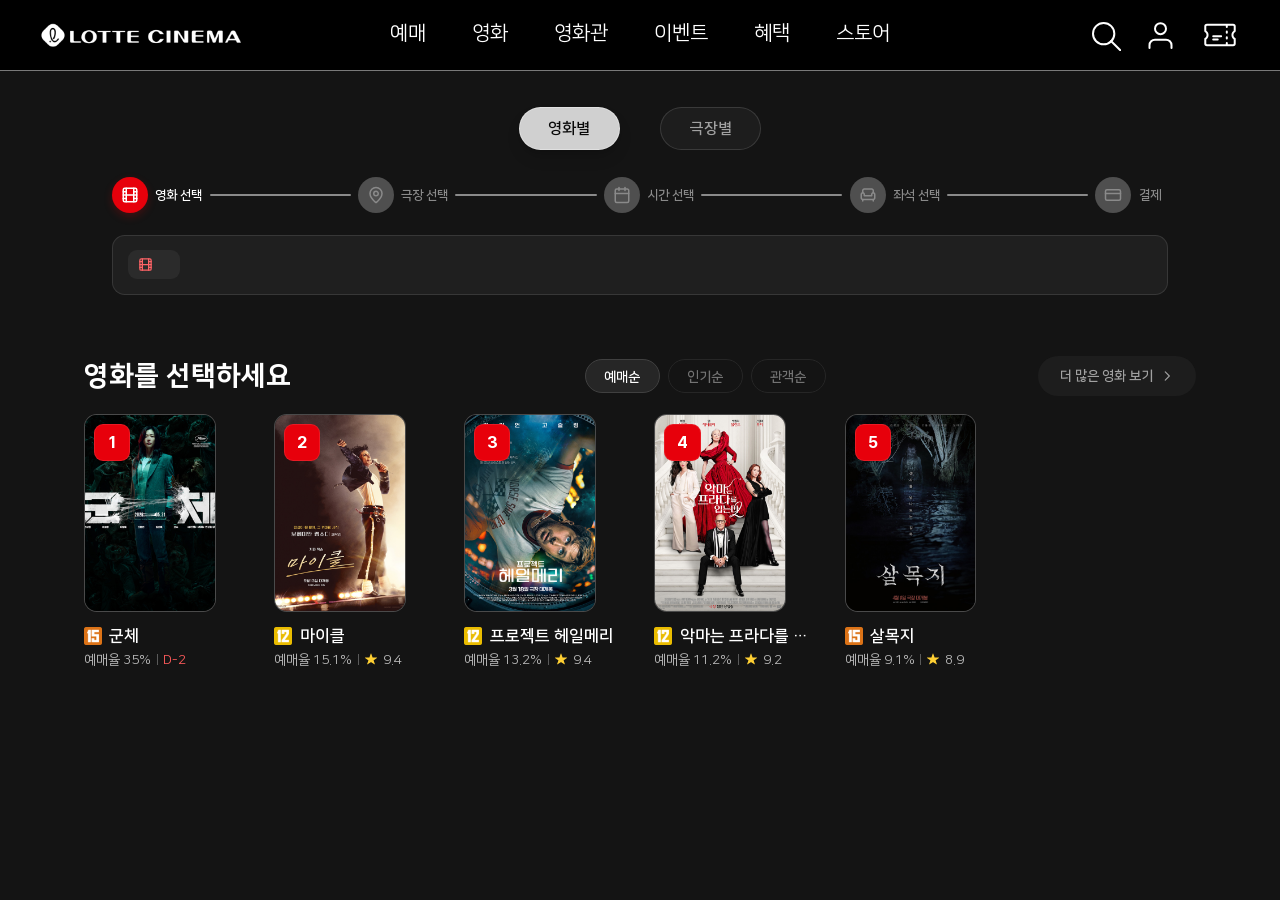
==== commit 353805a5: "굿즈 수정" ====
--- a/booking.html
+++ b/booking.html
@@ -130,27 +130,29 @@
 
         <!-- 좌석 선택 -->
         <section class="booking_step" data-step="seat" aria-labelledby="seat_step_title">
-          <div class="booking_people">
-            <div class="booking_people_head">
+          <div class="booking_seat_layout">
+            <div class="booking_seat_panel">
+              <div class="booking_screen" aria-hidden="true"><span>SCREEN</span></div>
+              <div class="booking_seats" id="booking_seats" role="group" aria-label="좌석"></div>
+              <ul class="booking_legend" aria-label="좌석 안내">
+                <li><span class="booking_legend_seat is_available"></span>선택 가능</li>
+                <li><span class="booking_legend_seat is_selected"></span>선택</li>
+                <li><span class="booking_legend_seat"></span>예매 완료</li>
+                <li><span class="booking_legend_seat is_blocked"></span>선택 불가</li>
+              </ul>
+            </div>
+            <aside class="booking_seat_side">
               <h2 id="seat_step_title">인원 선택</h2>
-              <p>·인원은 최대 8명까지 선택 가능합니다.</p>
-            </div>
-            <div class="booking_counters" id="booking_counters"></div>
-          </div>
-          <p class="booking_screen" aria-hidden="true">SCREEN</p>
-          <div class="booking_seats" id="booking_seats" role="group" aria-label="좌석"></div>
-          <ul class="booking_legend" aria-label="좌석 안내">
-            <li><img src="assets/images/booking/seat_selected.png" alt="" />선택</li>
-            <li><img src="assets/images/booking/seat_booked.png" alt="" />예매 완료</li>
-            <li><span class="booking_legend_blocked"></span>선택 불가</li>
-          </ul>
-          <p class="booking_hint" id="booking_seat_hint" role="status"></p>
-          <div class="booking_total">
-            <div>
-              <p class="booking_total_seats">선택한 좌석 <strong id="booking_total_seats"></strong></p>
-              <p class="booking_total_price">총 합계 <strong id="booking_total_price">0원</strong></p>
-            </div>
-            <button type="button" class="booking_pay_btn" id="booking_seat_done" disabled>결제하기</button>
+              <p class="booking_people_note">인원은 최대 8명까지 선택 가능합니다.</p>
+              <div class="booking_counters" id="booking_counters"></div>
+              <div class="booking_total">
+                <p class="booking_total_label">선택한 좌석</p>
+                <p class="booking_total_seats" id="booking_total_seats"></p>
+                <p class="booking_hint" id="booking_seat_hint" role="status"></p>
+                <p class="booking_total_price">총 합계 <strong id="booking_total_price">0원</strong></p>
+                <button type="button" class="booking_pay_btn" id="booking_seat_done" disabled>결제하기</button>
+              </div>
+            </aside>
           </div>
         </section>
 
@@ -158,36 +160,51 @@
         <section class="booking_step" data-step="pay" aria-label="결제">
           <div class="booking_pay">
             <div class="booking_info">
-              <h2>예매정보</h2>
-              <img class="booking_info_poster" id="booking_info_poster" alt="" />
-              <p class="booking_info_title" id="booking_info_title"></p>
+              <div class="booking_info_head">
+                <img class="booking_info_poster" id="booking_info_poster" alt="" />
+                <div>
+                  <p class="booking_info_label">예매정보</p>
+                  <h2 class="booking_info_title" id="booking_info_title"></h2>
+                </div>
+              </div>
               <dl class="booking_info_list" id="booking_info_list"></dl>
             </div>
-            <div class="booking_pay_box">
-              <h2>할인/포인트</h2>
-              <div class="booking_pay_options" id="booking_discounts">
-                <button type="button" aria-pressed="false">L.POINT 조회</button>
-                <button type="button" aria-pressed="false">관람권</button>
-                <button type="button" aria-pressed="false">할인원</button>
-                <button type="button" aria-pressed="false">제휴 포인트/할인</button>
+
+            <div class="booking_pay_side">
+              <div class="booking_pay_box">
+                <h2>할인/포인트</h2>
+                <div class="booking_pay_options" id="booking_discounts">
+                  <button type="button" aria-pressed="false">L.POINT 조회</button>
+                  <button type="button" aria-pressed="false">관람권</button>
+                  <button type="button" aria-pressed="false">할인원</button>
+                  <button type="button" aria-pressed="false">제휴 포인트/할인</button>
+                </div>
+              </div>
+              <div class="booking_pay_box">
+                <h2>최종 결제수단</h2>
+                <div class="booking_pay_options booking_pay_options--radio" id="booking_methods">
+                  <button type="button" aria-pressed="false">신용/체크카드</button>
+                  <button type="button" aria-pressed="false">간편결제</button>
+                  <button type="button" aria-pressed="false">휴대폰</button>
+                  <button type="button" aria-pressed="false">무통장입금</button>
+                </div>
+              </div>
+              <div class="booking_pay_summary">
+                <dl>
+                  <dt>티켓 금액</dt>
+                  <dd id="booking_pay_ticket"></dd>
+                  <dt>할인 금액</dt>
+                  <dd>0원</dd>
+                </dl>
+                <div class="booking_pay_total">
+                  <span>총 금액</span>
+                  <strong id="booking_pay_price"></strong>
+                </div>
+                <p class="booking_hint" id="booking_pay_hint" role="status"></p>
+                <button type="button" class="booking_pay_btn" id="booking_pay_done">결제하기</button>
               </div>
             </div>
-            <div class="booking_pay_box">
-              <h2>최종 결제수단</h2>
-              <div class="booking_pay_options" id="booking_methods">
-                <button type="button" aria-pressed="false">신용/체크카드</button>
-                <button type="button" aria-pressed="false">간편결제</button>
-                <button type="button" aria-pressed="false">휴대폰</button>
-                <button type="button" aria-pressed="false">무통장입금</button>
-              </div>
-            </div>
-            <div class="booking_pay_total">
-              <span>총 금액</span>
-              <strong id="booking_pay_price"></strong>
-              <button type="button" class="booking_pay_btn" id="booking_pay_done">결제하기</button>
-            </div>
           </div>
-          <p class="booking_hint" id="booking_pay_hint" role="status"></p>
         </section>
 
         <!-- 예매 완료 -->
@@ -269,6 +286,8 @@
       const BOOKED_SEATS = ['D5', 'D6'];
       const WEEKDAYS = ['일', '월', '화', '수', '목', '금', '토'];
       const FIT_MIN_WIDTH = 1024;
+      // 가장 긴 단계(상영 시간표)의 높이. 모든 단계를 이 높이 기준으로 같은 비율로 축소
+      const FIT_HEIGHT = 870;
 
       const state = {
         mode: 'movie',
@@ -462,7 +481,9 @@
               .map(([time, remaining]) => {
                 const isSelected = Boolean(state.show) && state.show.group === group && state.show.time === time;
                 return `<li><button type="button" class="booking_showtime ${isSelected ? 'is_selected' : ''}" data-group="${groupIndex}" data-time="${time}" aria-pressed="${isSelected}">
-                  <strong>${time}</strong><span><em>${remaining}</em>/${group.total}</span><span>${group.hall}</span></button></li>`;
+                  <strong>${time}</strong><small>~${getEndTime(time)}</small>
+                  <span class="booking_showtime_hall">${group.hall}</span><span class="booking_showtime_seats"><em>${remaining}</em>/${group.total}석</span>
+                  <span class="booking_showtime_bar" aria-hidden="true"><span style="width: ${Math.round((remaining / group.total) * 100)}%"></span></span></button></li>`;
               })
               .join('');
             return `<div><p class="booking_showtime_label">${group.label.join('<i>|</i>')}</p>${group.desc ? `<p class="booking_showtime_desc">${group.desc}</p>` : ''}
@@ -477,7 +498,7 @@
       function renderSeats() {
         const people = getPeopleCount();
         byId('booking_counters').innerHTML = PEOPLE.map(
-          ([key, label]) => `<div>${label}<div class="booking_counter_box">
+          ([key, label]) => `<div class="booking_counter"><span>${label}</span><div class="booking_counter_box">
             <button type="button" data-count="${key}" data-delta="-1" aria-label="${label} 줄이기" ${state.counts[key] === 0 ? 'disabled' : ''}>−</button>
             <span aria-live="polite">${state.counts[key]}</span>
             <button type="button" data-count="${key}" data-delta="1" aria-label="${label} 늘리기" ${people >= MAX_PEOPLE ? 'disabled' : ''}>+</button></div></div>`
@@ -498,7 +519,7 @@
           return `<div class="booking_seat_row"><span>${row}</span>${seats}</div>`;
         }).join('');
 
-        byId('booking_total_seats').textContent = state.seats.join(', ');
+        byId('booking_total_seats').innerHTML = state.seats.map((seat) => `<span>${seat}</span>`).join('') || '<em>아직 선택한 좌석이 없습니다</em>';
         byId('booking_total_price').textContent = formatPrice(state.seats.length * SEAT_PRICE);
         byId('booking_seat_done').disabled = people === 0 || state.seats.length !== people;
         byId('booking_seat_hint').textContent =
@@ -526,6 +547,7 @@
         byId('booking_info_poster').alt = `${movie.title} 포스터`;
         byId('booking_info_title').innerHTML = `${getAgeIcon(movie)}<span>${movie.title}(2D)</span>`;
         byId('booking_info_list').innerHTML = getInfoRows();
+        byId('booking_pay_ticket').textContent = `${formatPrice(SEAT_PRICE)} × ${state.seats.length}`;
         byId('booking_pay_price').textContent = formatPrice(state.seats.length * SEAT_PRICE);
         byId('booking_methods').querySelectorAll('button').forEach((button) => {
           const isSelected = button.textContent === state.method;
@@ -568,7 +590,8 @@
         handleScreenFit();
       }
 
-      // 데스크톱에서는 스크롤 없이 한 화면에 들어오도록, 내용이 화면보다 길면 그만큼 축소
+      // 데스크톱에서는 스크롤 없이 한 화면에 들어오도록 축소.
+      // 단계마다 크기가 달라지지 않게 FIT_HEIGHT 기준으로 같은 비율을 쓰고, 그보다 긴 단계만 더 줄임
       function handleScreenFit() {
         const page = byId('booking_page');
         const inner = page.querySelector('.booking_inner');
@@ -578,7 +601,7 @@
         }
         const style = window.getComputedStyle(page);
         const available = page.clientHeight - parseFloat(style.paddingTop) - parseFloat(style.paddingBottom);
-        inner.style.zoom = Math.min(1, available / inner.offsetHeight);
+        inner.style.zoom = Math.min(1, available / Math.max(FIT_HEIGHT, inner.offsetHeight));
       }
 
       // ---------- 이벤트 (목록은 다시 그려지므로 상위 요소에서 한 번만 받음) ----------
--- a/styles.css
+++ b/styles.css
@@ -715,6 +715,66 @@
   background-size: 24px;
 }
 
+/* 펼쳐지는 목록을 직접 꾸밈(CSS만으로, 크롬·엣지 135 이상). 지원하지 않는 브라우저에서는 기본 목록이 나옴 */
+@supports (appearance: base-select) {
+  .quick_menu_select select,
+  .quick_menu_select select::picker(select) {
+    appearance: base-select;
+  }
+
+  .quick_menu_select select {
+    align-items: center;
+    cursor: pointer;
+  }
+
+  .quick_menu_select select:hover,
+  .quick_menu_select select:open {
+    background-color: #2e2e2d;
+  }
+
+  /* 화살표는 기존 배경 이미지를 그대로 쓰므로 기본 화살표는 숨김 */
+  .quick_menu_select select::picker-icon,
+  .quick_menu_select option::checkmark {
+    display: none;
+  }
+
+  .quick_menu_select select::picker(select) {
+    margin-block: 10px;
+    padding: 8px;
+    border: 1px solid rgba(255, 255, 255, 0.12);
+    border-radius: 20px;
+    background: #232322;
+    box-shadow: 0 18px 40px rgba(0, 0, 0, 0.55);
+  }
+
+  .quick_menu_select option {
+    padding: 13px 18px;
+    border-radius: 12px;
+    color: rgba(255, 255, 255, 0.75);
+    font-size: 17px;
+    cursor: pointer;
+  }
+
+  .quick_menu_select option:hover,
+  .quick_menu_select option:focus-visible {
+    background: rgba(255, 255, 255, 0.1);
+    color: var(--color-main-white);
+    outline: none;
+  }
+
+  .quick_menu_select option:checked {
+    background: rgba(227, 4, 19, 0.22);
+    color: var(--color-main-white);
+  }
+
+  /* 첫 줄("영화 선택" 등)은 안내 문구라 흐리게 */
+  .quick_menu_select option:first-child {
+    background: none;
+    color: rgba(255, 255, 255, 0.4);
+    font-size: 15px;
+  }
+}
+
 .quick_menu_card button {
   width: 213px;
   height: 59px;
@@ -1303,31 +1363,33 @@
   flex-direction: column;
   align-items: center;
   flex-shrink: 0;
-  margin-bottom: 173px;
+  margin-bottom: 198px;
 }
 
 .mood_progress button {
   box-sizing: content-box;
-  width: 4px;
-  height: 12px;
+  width: 2px;
+  height: 10px;
   padding: 0;
   /* 보이는 막대는 그대로 두고 누를 수 있는 영역만 넓힘 */
   border: solid transparent;
   border-width: 5px 10px;
   border-radius: 999px;
-  background: rgba(255, 255, 255, 0.15);
+  background: rgba(255, 255, 255, 0.22);
   background-clip: padding-box;
   cursor: pointer;
+  transition: height 0.4s ease, width 0.4s ease, background 0.4s ease;
 }
 
 .mood_progress button:focus-visible {
   outline: 2px solid var(--color-primary-100);
 }
 
+/* 현재 위치: 가늘고 짧게, 아래로 갈수록 옅어지는 금색 (시안의 6×91px 단색 막대는 너무 튀어 조정) */
 .mood_progress button.is_current {
-  width: 6px;
-  height: 91px;
-  background: var(--color-primary-100);
+  height: 48px;
+  background: linear-gradient(180deg, var(--color-primary-100), rgba(242, 208, 70, 0.25));
+  background-clip: padding-box;
 }
 
 .mood_slide_copy {
@@ -1686,8 +1748,7 @@
 
 .goods_banner,
 .goods_cards {
-  max-width: 1054px;
-  margin: 0 auto 20px;
+  margin-bottom: 20px;
 }
 
 .goods_banner {
@@ -1697,53 +1758,166 @@
 
 .goods_banner img {
   display: block;
-  width: 100%;
-  aspect-ratio: 1054 / 466;
+  /* 원본 이미지 왼쪽에 배경색 여백이 포함되어 있어 그만큼 왼쪽으로 밀어 잘라냄 */
+  width: 103%;
+  max-width: none;
+  margin-left: -3%;
+  aspect-ratio: 1194 / 460;
   object-fit: cover;
-  /* 원본 이미지 왼쪽에 배경색 여백이 포함되어 있어 그쪽을 잘라냄 */
   object-position: right center;
 }
 
+/* 굿즈 카드: 영화 티켓 모양 (사용자 요청으로 시안의 작은 썸네일 4개를 재구성)
+   왼쪽 사진 | 절취선 | 오른쪽 반권. 평소에는 반권에 티켓 문구, 올리면 상품명이 나타남 */
 .goods_cards {
+  --goods-photo: 168px;
   display: grid;
-  grid-template-columns: repeat(4, minmax(0, 148px));
-  gap: 16px;
+  grid-template-columns: repeat(auto-fit, minmax(320px, 1fr));
+  gap: 20px;
 }
 
 .goods_item {
-  aspect-ratio: 1 / 1;
-  border-radius: 16px;
-  border: 1px solid #333;
+  position: relative;
+  display: flex;
+  height: var(--goods-photo);
+  border: none;
+  border-radius: 14px;
+  background: none;
+  box-shadow: none;
   overflow: hidden;
+  cursor: pointer;
+  /* 절취선 양끝의 반원 홈 */
+  -webkit-mask: radial-gradient(circle 11px at var(--goods-photo) 0, #0000 10.5px, #000 11px) top / 100% 51% no-repeat,
+    radial-gradient(circle 11px at var(--goods-photo) 100%, #0000 10.5px, #000 11px) bottom / 100% 51% no-repeat;
+  mask: radial-gradient(circle 11px at var(--goods-photo) 0, #0000 10.5px, #000 11px) top / 100% 51% no-repeat,
+    radial-gradient(circle 11px at var(--goods-photo) 100%, #0000 10.5px, #000 11px) bottom / 100% 51% no-repeat;
+}
+
+.goods_photo {
+  flex: 0 0 var(--goods-photo);
+  overflow: hidden;
+}
+
+.goods_stub {
   position: relative;
-}
-
-.goods_item img {
+  flex: 1;
+  min-width: 0;
+  border-left: 2px dashed rgba(0, 0, 0, 0.3);
+  background: #f3efe6;
+  color: #141414;
+  font-family: var(--font-pretendard);
+  transition: background 0.3s ease, color 0.3s ease, border-color 0.3s ease;
+}
+
+.goods_stub_front,
+.goods_stub_back {
+  position: absolute;
+  inset: 0;
+  display: flex;
+  flex-direction: column;
+  justify-content: center;
+  padding: 0 24px;
+  transition: opacity 0.3s ease, translate 0.3s ease;
+}
+
+.goods_stub_front span {
+  color: rgba(0, 0, 0, 0.45);
+  font-weight: 700;
+  font-size: 13px;
+  letter-spacing: 2px;
+}
+
+.goods_stub_front strong {
+  margin-top: 4px;
+  font-family: var(--font-rixyeoljeongdo);
+  font-size: 26px;
+  line-height: 1.1;
+  letter-spacing: 1px;
+}
+
+.goods_barcode {
   display: block;
-  width: 100%;
-  height: 100%;
-  object-fit: cover;
-}
-
-.goods_item--more {
-  display: flex;
-  align-items: center;
-  justify-content: center;
-  background: #181818;
-  color: rgba(255, 255, 255, 0.4);
-  font-family: var(--font-nanumgothic);
-  font-size: 16px;
-}
-
+  width: 120px;
+  max-width: 100%;
+  height: 26px;
+  margin-top: 16px;
+  background: repeating-linear-gradient(90deg, #141414 0 2px, #0000 2px 5px, #141414 5px 6px, #0000 6px 10px, #141414 10px 13px, #0000 13px 15px);
+}
+
+.goods_stub_back {
+  opacity: 0;
+  translate: 0 10px;
+}
+
+.goods_label {
+  align-self: flex-start;
+  padding: 3px 9px;
+  border: 1px solid currentColor;
+  border-radius: 999px;
+  font-weight: 700;
+  font-size: 12px;
+  letter-spacing: 1px;
+}
+
+.goods_stub_back h3 {
+  margin-top: 12px;
+  font-family: var(--font-nanumsquare);
+  font-weight: 800;
+  font-size: 20px;
+  line-height: 1.3;
+  word-break: keep-all;
+}
+
+.goods_stub_back p {
+  margin-top: 6px;
+  font-size: 14px;
+  opacity: 0.75;
+}
+
+.goods_item:hover .goods_stub,
+.goods_item:focus-within .goods_stub,
+.goods_item:focus .goods_stub {
+  border-color: rgba(255, 255, 255, 0.45);
+  background: var(--color-goods-red);
+  color: var(--color-main-white);
+}
+
+.goods_item:hover .goods_stub_front,
+.goods_item:focus .goods_stub_front {
+  opacity: 0;
+  translate: 0 -10px;
+}
+
+.goods_item:hover .goods_stub_back,
+.goods_item:focus .goods_stub_back {
+  opacity: 1;
+  translate: 0;
+}
+
+/* 스토어 안내도 같은 티켓 모양: 오른쪽 버튼 부분이 반권 */
 .goods_footer {
+  --goods-stub: 250px;
+  position: relative;
   display: flex;
   align-items: center;
   justify-content: space-between;
   gap: 20px;
-  flex-wrap: wrap;
-  padding: 32.667px;
-  border-radius: 16px;
-  border: 0.7px solid rgba(255, 255, 255, 0.44);
+  padding: 30px 30px 30px 40px;
+  border-radius: 14px;
+  background: #1f1f1f;
+  -webkit-mask: radial-gradient(circle 11px at calc(100% - var(--goods-stub)) 0, #0000 10.5px, #000 11px) top / 100% 51% no-repeat,
+    radial-gradient(circle 11px at calc(100% - var(--goods-stub)) 100%, #0000 10.5px, #000 11px) bottom / 100% 51% no-repeat;
+  mask: radial-gradient(circle 11px at calc(100% - var(--goods-stub)) 0, #0000 10.5px, #000 11px) top / 100% 51% no-repeat,
+    radial-gradient(circle 11px at calc(100% - var(--goods-stub)) 100%, #0000 10.5px, #000 11px) bottom / 100% 51% no-repeat;
+}
+
+.goods_footer::before {
+  content: '';
+  position: absolute;
+  right: var(--goods-stub);
+  top: 18px;
+  bottom: 18px;
+  border-left: 2px dashed rgba(255, 255, 255, 0.25);
 }
 
 .goods_footer_eyebrow {
@@ -1773,8 +1947,11 @@
 .goods_store_btn {
   display: inline-flex;
   align-items: center;
+  justify-content: center;
   gap: 8px;
-  padding: 16px 28px;
+  width: 190px;
+  flex-shrink: 0;
+  padding: 16px 0;
   border-radius: 14px;
   background: var(--color-goods-red);
   color: var(--color-main-white);
@@ -1957,24 +2134,53 @@
 
 .site_footer {
   background: linear-gradient(180deg, #141414 23%, #000 100%);
-  padding: clamp(40px, 6.7vw, 129px) 0 41px;
-}
-
+  padding: clamp(40px, 5vw, 80px) 0 41px;
+}
+
+/* 위: 로고 ↔ SNS·TOP / 구분선 / 아래: 링크, 사업자 정보, 저작권을 왼쪽 한 줄 기준으로 정렬.
+   시안은 세 덩어리를 가로로 띄워 놓았지만 화면 폭에 따라 줄바꿈 위치가 달라져 배치가 흔들림(사용자 요청으로 변경) */
 .footer_layout {
-  display: flex;
-  align-items: center;
-  justify-content: space-between;
-  gap: 24px;
+  display: grid;
+  grid-template-columns: 1fr auto;
+  grid-template-areas:
+    'logo actions'
+    'links links'
+    'info info'
+    'copy copy';
+  align-items: center;
   width: min(100%, var(--page-max-width));
   margin: 0 auto;
-  padding: 0 clamp(20px, 6.25vw, 120px);
-  flex-wrap: wrap;
+  padding: 0 var(--page-padding-x);
 }
 
 .footer_company {
-  display: flex;
-  flex-direction: column;
-  gap: 25px;
+  display: contents;
+}
+
+.footer_logo {
+  grid-area: logo;
+  justify-self: start;
+}
+
+.footer_actions {
+  grid-area: actions;
+}
+
+.footer_links {
+  grid-area: links;
+  margin-top: 28px;
+  padding-top: 28px;
+  border-top: 1px solid rgba(255, 255, 255, 0.12);
+}
+
+.footer_business_info {
+  grid-area: info;
+  margin-top: 18px;
+}
+
+.footer_copyright {
+  grid-area: copy;
+  margin-top: 14px;
 }
 
 .footer_logo img {
@@ -2002,7 +2208,8 @@
 
 .footer_links {
   display: flex;
-  gap: 24px;
+  flex-wrap: wrap;
+  gap: 8px 24px;
 }
 
 .footer_links a {
@@ -2132,13 +2339,15 @@
   }
 
   .mood_progress button {
-    width: 12px;
-    height: 4px;
+    width: 10px;
+    height: 2px;
   }
 
   .mood_progress button.is_current {
-    width: 91px;
-    height: 6px;
+    width: 48px;
+    height: 2px;
+    background: linear-gradient(90deg, var(--color-primary-100), rgba(242, 208, 70, 0.25));
+    background-clip: padding-box;
   }
 
   .mood_slide_copy {
@@ -2306,10 +2515,34 @@
     zoom: 0.5;
   }
 
-  .footer_layout {
+  .goods_footer {
     flex-direction: column;
     align-items: flex-start;
-    gap: 20px;
+    padding: 24px;
+    -webkit-mask: none;
+    mask: none;
+  }
+
+  .goods_footer::before {
+    display: none;
+  }
+
+  .goods_store_btn {
+    width: 100%;
+  }
+
+  .footer_layout {
+    grid-template-columns: 1fr;
+    grid-template-areas:
+      'logo'
+      'links'
+      'info'
+      'copy'
+      'actions';
+  }
+
+  .footer_actions {
+    margin-top: 24px;
   }
 }
 
@@ -2323,3 +2556,170 @@
     transition: none;
   }
 }
+
+/* ==========================================================
+   움직임·인터랙션 (OS에서 '움직임 줄이기'를 켠 경우에는 적용하지 않음)
+   ========================================================== */
+@keyframes scroll_reveal {
+  from {
+    opacity: 0;
+    translate: 0 48px;
+  }
+}
+
+@media (prefers-reduced-motion: no-preference) {
+  /* 스크롤하면 섹션 제목과 카드가 아래에서 떠오름. JS 없이 CSS 스크롤 타임라인 사용
+     (지원하지 않는 브라우저에서는 그냥 처음부터 보임) */
+  @supports (animation-timeline: view()) {
+    .quick_menu_card,
+    .lotte_pick_title,
+    .poster_card,
+    .mood_header,
+    .promo_eyebrow,
+    .promo_scroll,
+    .special_header,
+    .special_tabs,
+    .special_cards,
+    .goods_header,
+    .goods_banner,
+    .goods_item,
+    .goods_footer,
+    .sns_title,
+    .sns_card,
+    .event_header,
+    .event_item {
+      animation: scroll_reveal linear both;
+      animation-timeline: view();
+      animation-range: entry 0% entry 55%;
+    }
+
+    /* 옆으로 나란한 카드는 조금씩 늦게 */
+    .poster_card:nth-child(2),
+    .goods_item:nth-child(2),
+    .sns_card:nth-child(2),
+    .event_item:nth-child(2) {
+      animation-range: entry 8% entry 63%;
+    }
+
+    .poster_card:nth-child(3),
+    .goods_item:nth-child(3),
+    .sns_card:nth-child(3),
+    .event_item:nth-child(3) {
+      animation-range: entry 16% entry 71%;
+    }
+
+    .poster_card:nth-child(4),
+    .goods_item:nth-child(4),
+    .sns_card:nth-child(4) {
+      animation-range: entry 24% entry 79%;
+    }
+  }
+
+  /* 버튼: 살짝 떠오르고 밝아짐 */
+  .button_book,
+  .button_trailer,
+  .quick_menu_card button,
+  .promo_btn_book,
+  .promo_btn_details,
+  .goods_store_btn,
+  .special_detail_btn,
+  .poster_detail_buttons > *,
+  .tab_button,
+  #sns_next_btn {
+    transition: transform 0.2s ease, filter 0.2s ease, box-shadow 0.2s ease, background 0.2s ease;
+  }
+
+  .button_book:hover,
+  .button_trailer:hover,
+  .quick_menu_card button:hover,
+  .promo_btn_book:hover,
+  .promo_btn_details:hover,
+  .goods_store_btn:hover,
+  .special_detail_btn:hover,
+  .poster_detail_buttons > *:hover {
+    transform: translateY(-3px);
+    filter: brightness(1.15);
+    box-shadow: 0 10px 24px rgba(0, 0, 0, 0.45);
+  }
+
+  .button_book:active,
+  .button_trailer:active,
+  .quick_menu_card button:active,
+  .promo_btn_book:active,
+  .promo_btn_details:active,
+  .goods_store_btn:active {
+    transform: translateY(0) scale(0.97);
+  }
+
+  #sns_next_btn:hover {
+    transform: scale(1.15);
+  }
+
+  .tab_button:not(.is_active):hover {
+    background: rgba(255, 255, 255, 0.2);
+  }
+
+  /* TOP5: 올린 항목이 살짝 앞으로 나오고 포스터가 커짐 */
+  .rank_item,
+  .rank_poster,
+  .rank_number {
+    transition: transform 0.3s ease, background 0.3s ease, border-color 0.3s ease, color 0.3s ease;
+  }
+
+  .rank_item:hover {
+    transform: translateX(-8px);
+  }
+
+  .rank_item:hover .rank_poster {
+    transform: scale(1.06);
+  }
+
+  .rank_item.is_active .rank_number {
+    transform: scale(1.2);
+  }
+
+  /* 굿즈·SNS: 사진이 천천히 확대 */
+  .goods_banner img,
+  .goods_item img,
+  .sns_visual {
+    transition: transform 0.6s ease;
+  }
+
+  .goods_banner:hover img {
+    transform: scale(1.04);
+  }
+
+  .goods_item:hover img,
+  .sns_card:hover .sns_visual {
+    transform: scale(1.08);
+  }
+
+  .goods_item {
+    transition: translate 0.3s ease;
+  }
+
+  .goods_item:hover {
+    translate: 0 -6px;
+  }
+
+  /* 이벤트 목록: 올린 줄이 밝아지며 오른쪽으로 살짝 */
+  .event_item {
+    transition: background 0.25s ease, padding-left 0.25s ease;
+    cursor: pointer;
+  }
+
+  .event_item:hover {
+    padding-left: 36px;
+    background: linear-gradient(90deg, rgba(227, 4, 19, 0.16), rgba(227, 4, 19, 0));
+  }
+
+  .event_title,
+  .event_index {
+    transition: color 0.25s ease;
+  }
+
+  .event_item:hover .event_title,
+  .event_item:hover .event_index {
+    color: var(--color-main-white);
+  }
+}
--- a/booking.css
+++ b/booking.css
@@ -37,12 +37,14 @@
 .booking_banner {
   position: absolute;
   top: 0;
-  left: 50%;
-  width: 100vw;
+  left: 0;
+  width: 100%;
   height: 228px;
-  margin-left: -50vw;
   overflow: hidden;
   pointer-events: none;
+  /* 넓은 화면에서는 페이지 폭(최대 1920px)에서 사진이 뚝 끊기므로 양옆을 서서히 사라지게 함 */
+  -webkit-mask-image: linear-gradient(90deg, transparent, #000 14%, #000 86%, transparent);
+  mask-image: linear-gradient(90deg, transparent, #000 14%, #000 86%, transparent);
 }
 
 .booking_banner img {
@@ -195,7 +197,7 @@
 
 .booking_stepper .is_current .booking_stepper_icon {
   background: var(--color-goods-red);
-  box-shadow: 0 10px 7.5px rgba(231, 0, 11, 0.5), 0 4px 3px rgba(231, 0, 11, 0.5);
+  box-shadow: 0 4px 10px rgba(231, 0, 11, 0.22);
 }
 
 .booking_stepper .is_done .booking_stepper_icon {
@@ -263,7 +265,7 @@
   border: none;
   border-radius: 14px;
   background: var(--color-goods-red);
-  box-shadow: 0 10px 7.5px rgba(231, 0, 11, 0.3), 0 4px 3px rgba(231, 0, 11, 0.3);
+  box-shadow: 0 6px 14px rgba(0, 0, 0, 0.3);
   color: var(--color-main-white);
   font-weight: 700;
   font-size: 17px;
@@ -761,164 +763,182 @@
 .booking_showtime_list {
   display: flex;
   flex-wrap: wrap;
-  gap: 16px 27px;
-  margin: 9px 0 0;
+  gap: 14px 16px;
+  margin: 12px 0 0;
   padding: 0;
   list-style: none;
 }
 
+/* 시간 카드: 시안의 흰 카드 대신 어두운 화면에 어울리는 반투명 카드로 (사용자 요청) */
 .booking_showtime {
   display: grid;
   grid-template-columns: 1fr auto;
-  gap: 6px 4px;
-  width: 121px;
-  padding: 6px 5px;
-  border: 1px solid #d3d3d3;
-  border-radius: 2px;
-  background: #fff;
-  color: #717171;
-  font-family: var(--font-notosans);
-  font-weight: 500;
-  font-size: 14px;
+  align-items: baseline;
+  gap: 2px 8px;
+  width: 164px;
+  padding: 14px 14px 12px;
+  border: 1px solid rgba(255, 255, 255, 0.16);
+  border-radius: 14px;
+  background: linear-gradient(160deg, rgba(255, 255, 255, 0.12), rgba(255, 255, 255, 0.04));
+  color: rgba(255, 255, 255, 0.6);
+  font-size: 13px;
   text-align: left;
 }
 
 .booking_showtime strong {
+  color: var(--color-main-white);
+  font-family: var(--font-pretendard);
+  font-weight: 700;
+  font-size: 24px;
+  line-height: 1;
+  letter-spacing: 0.5px;
+}
+
+.booking_showtime small {
+  font-size: 12px;
+}
+
+.booking_showtime_hall {
+  margin-top: 12px;
+  color: rgba(255, 255, 255, 0.85);
+  font-weight: 700;
+}
+
+.booking_showtime_seats {
+  margin-top: 12px;
+  justify-self: end;
+}
+
+.booking_showtime > span,
+.booking_showtime small {
+  white-space: nowrap;
+}
+
+.booking_showtime small {
+  justify-self: end;
+}
+
+.booking_showtime em {
+  color: #4ade80;
+  font-style: normal;
+  font-weight: 700;
+}
+
+/* 남은 좌석 비율 막대 */
+.booking_showtime_bar {
   grid-column: 1 / -1;
-  color: #000;
-  font-weight: 700;
-  font-size: 18px;
-  text-align: center;
-}
-
-.booking_showtime em {
-  color: #24581c;
-  font-style: normal;
+  height: 3px;
+  margin-top: 8px;
+  border-radius: 999px;
+  background: rgba(255, 255, 255, 0.12);
+  overflow: hidden;
+}
+
+.booking_showtime_bar span {
+  display: block;
+  height: 100%;
+  border-radius: inherit;
+  background: linear-gradient(90deg, #22c55e, #86efac);
+}
+
+.booking_showtime:hover {
+  border-color: rgba(255, 255, 255, 0.45);
 }
 
 .booking_showtime.is_selected {
   border-color: var(--color-main-red);
-  background: rgba(227, 4, 19, 0.25);
-  color: #c5c5c5;
-}
-
-.booking_showtime.is_selected strong {
-  color: var(--color-main-white);
-}
-
-.booking_showtime.is_selected em {
-  color: #3fb22e;
-}
-
-/* ---------- 좌석 선택 ---------- */
-.booking_people {
+  background: linear-gradient(160deg, rgba(227, 4, 19, 0.45), rgba(227, 4, 19, 0.15));
+  box-shadow: 0 0 0 1px var(--color-main-red), 0 8px 18px rgba(227, 4, 19, 0.18);
+  color: rgba(255, 255, 255, 0.8);
+}
+
+/* ---------- 좌석 선택 ----------
+   왼쪽: 스크린과 좌석 배치도 / 오른쪽: 인원·선택 좌석·합계 (시안의 세로 배치를 보기 좋게 재구성, 사용자 요청) */
+.booking_seat_layout {
+  display: grid;
+  grid-template-columns: minmax(0, 1fr) 360px;
+  align-items: stretch;
+  gap: 24px;
+  max-width: 1080px;
+  margin: 28px auto 0;
+}
+
+.booking_seat_panel,
+.booking_seat_side {
+  border: 0.667px solid rgba(255, 255, 255, 0.12);
+  border-radius: 20px;
+  background: linear-gradient(160deg, rgba(255, 255, 255, 0.09), rgba(255, 255, 255, 0.03));
+}
+
+.booking_seat_panel {
+  display: flex;
+  flex-direction: column;
+  align-items: center;
+  padding: 36px 24px 28px;
+}
+
+/* 스크린: 휘어진 빛나는 선 */
+.booking_screen {
+  position: relative;
+  width: min(520px, 90%);
+  height: 46px;
+  border-top: 4px solid rgba(255, 255, 255, 0.9);
+  border-radius: 50% 50% 0 0 / 100% 100% 0 0;
+  background: radial-gradient(ellipse at top, rgba(255, 255, 255, 0.22), rgba(255, 255, 255, 0) 68%);
+  box-shadow: 0 -8px 26px rgba(255, 255, 255, 0.3);
   text-align: center;
 }
 
-.booking_people_head {
-  display: flex;
-  align-items: baseline;
-  justify-content: center;
-  flex-wrap: wrap;
-  gap: 8px 40px;
-  margin-top: 28px;
-}
-
-.booking_people_head h2 {
+.booking_screen span {
+  position: absolute;
+  left: 0;
+  right: 0;
+  top: 16px;
+  color: rgba(255, 255, 255, 0.55);
+  font-weight: 700;
+  font-size: 12px;
+  letter-spacing: 8px;
+  text-indent: 8px;
+}
+
+.booking_seats {
+  display: flex;
+  flex-direction: column;
+  align-items: center;
+  gap: 14px;
+  margin-top: 44px;
+}
+
+.booking_seat_row {
+  display: flex;
+  align-items: center;
+  gap: 8px;
+}
+
+.booking_seat_row > span {
+  width: 32px;
+  color: rgba(255, 255, 255, 0.6);
   font-weight: 800;
-  font-size: 20px;
-}
-
-.booking_people_head p {
-  font-size: 14px;
-}
-
-.booking_counters {
-  display: flex;
-  justify-content: center;
-  flex-wrap: wrap;
-  gap: 16px;
-  margin-top: 22px;
-  font-size: 16px;
-}
-
-.booking_counter_box {
-  display: flex;
-  align-items: center;
-  justify-content: space-between;
-  width: 78px;
-  height: 28px;
-  margin-top: 7px;
-  border: 0.5px solid rgba(197, 197, 197, 0.65);
-  border-radius: 2px;
-  font-size: 14px;
-}
-
-.booking_counter_box button {
-  width: 26px;
-  height: 100%;
-  padding: 0;
-  border: none;
-  background: none;
-  color: var(--color-main-white);
-  font-size: 16px;
-  line-height: 1;
-}
-
-.booking_counter_box button:disabled {
-  opacity: 0.3;
-  cursor: default;
-}
-
-.booking_screen {
-  width: min(449px, 100%);
-  height: 22px;
-  margin: 26px auto 0;
-  border-radius: 10px 10px 0 0;
-  background: rgba(255, 255, 255, 0.49);
-  font-family: var(--font-notosans);
-  font-weight: 500;
-  font-size: 14px;
-  line-height: 22px;
-  letter-spacing: 8px;
-  text-align: center;
-}
-
-.booking_seats {
-  display: flex;
-  flex-direction: column;
-  align-items: center;
-  gap: 12px;
-  margin-top: 38px;
-}
-
-.booking_seat_row {
-  display: flex;
-  align-items: center;
-  gap: 6px;
-}
-
-.booking_seat_row > span {
-  width: 28px;
-  font-weight: 800;
-  font-size: 14px;
+  font-size: 15px;
 }
 
 .booking_seat {
   position: relative;
   isolation: isolate;
-  width: 32px;
-  height: 31px;
-  padding: 0 0 8px;
+  width: 42px;
+  height: 40px;
+  padding: 0 0 11px;
   border: none;
   background: none;
   color: #000;
   font-family: var(--font-notosans);
-  font-size: 11px;
+  font-weight: 500;
+  font-size: 13px;
 }
 
 /* 좌석 그림은 ::before에 깔아서, 색을 바꾸는 필터가 좌석 번호에는 걸리지 않게 함 */
-.booking_seat::before {
+.booking_seat::before,
+.booking_legend_seat::before {
   content: '';
   position: absolute;
   inset: 0;
@@ -928,16 +948,22 @@
 
 /* 통로: 2석마다 간격 */
 .booking_seat:nth-of-type(2n + 1):not(:first-of-type) {
-  margin-left: 16px;
+  margin-left: 22px;
 }
 
 /* 예매 가능 좌석은 같은 모양을 흰색으로 */
-.booking_seat.is_available::before {
+.booking_seat.is_available::before,
+.booking_legend_seat.is_available::before {
   filter: brightness(0) invert(1);
 }
 
-.booking_seat.is_selected::before {
+.booking_seat.is_selected::before,
+.booking_legend_seat.is_selected::before {
   background-image: url('assets/images/booking/seat_selected.png');
+}
+
+.booking_seat.is_selected {
+  filter: drop-shadow(0 0 8px rgba(227, 4, 19, 0.8));
 }
 
 .booking_seat.is_booked,
@@ -946,9 +972,14 @@
   cursor: default;
 }
 
+.booking_seat.is_booked,
+.booking_seat.is_blocked {
+  opacity: 0.55;
+}
+
 /* 선택 불가: 회색 좌석 위에 사선 */
 .booking_seat.is_blocked::after,
-.booking_legend_blocked::after {
+.booking_legend_seat.is_blocked::after {
   content: '';
   position: absolute;
   left: 0;
@@ -963,66 +994,145 @@
   display: flex;
   justify-content: center;
   flex-wrap: wrap;
-  gap: 8px 14px;
-  margin: 28px 0 0;
-  padding: 0;
+  gap: 8px 20px;
+  margin: auto 0 0;
+  padding: 36px 0 0;
   list-style: none;
-  font-size: 13px;
+  color: rgba(255, 255, 255, 0.75);
+  font-size: 14px;
 }
 
 .booking_legend li {
   display: flex;
   align-items: center;
-  gap: 5px;
-}
-
-.booking_legend img,
-.booking_legend_blocked {
+  gap: 7px;
+}
+
+.booking_legend_seat {
   position: relative;
+  isolation: isolate;
   width: 25px;
   height: 24px;
 }
 
-.booking_legend_blocked {
-  background: url('assets/images/booking/seat_booked.png') center / contain no-repeat;
+/* 오른쪽 패널 */
+.booking_seat_side {
+  display: flex;
+  flex-direction: column;
+  padding: 28px 26px 26px;
+}
+
+.booking_seat_side h2 {
+  font-weight: 800;
+  font-size: 22px;
+}
+
+.booking_people_note {
+  margin-top: 6px;
+  color: rgba(255, 255, 255, 0.55);
+  font-size: 14px;
+}
+
+.booking_counters {
+  display: flex;
+  flex-direction: column;
+  margin-top: 16px;
+}
+
+.booking_counter {
+  display: flex;
+  align-items: center;
+  justify-content: space-between;
+  padding: 11px 0;
+  border-bottom: 1px solid rgba(255, 255, 255, 0.08);
+  font-weight: 700;
+  font-size: 17px;
+}
+
+.booking_counter_box {
+  display: flex;
+  align-items: center;
+  gap: 4px;
+  font-family: var(--font-pretendard);
+  font-size: 19px;
+}
+
+.booking_counter_box span {
+  min-width: 34px;
+  text-align: center;
+}
+
+.booking_counter_box button {
+  width: 34px;
+  height: 34px;
+  padding: 0 0 2px;
+  border: 1px solid rgba(255, 255, 255, 0.3);
+  border-radius: 50%;
+  background: rgba(255, 255, 255, 0.06);
+  color: var(--color-main-white);
+  font-size: 20px;
+  line-height: 1;
+  transition: background 0.2s ease, border-color 0.2s ease;
+}
+
+.booking_counter_box button:not(:disabled):hover {
+  border-color: var(--color-main-red);
+  background: var(--color-main-red);
+}
+
+.booking_counter_box button:disabled {
+  opacity: 0.25;
+  cursor: default;
 }
 
 .booking_total {
   display: flex;
-  align-items: center;
+  flex-direction: column;
+  margin-top: auto;
+  padding-top: 22px;
+}
+
+.booking_total_label {
+  color: rgba(255, 255, 255, 0.6);
+  font-size: 15px;
+}
+
+.booking_total_seats {
+  display: flex;
+  flex-wrap: wrap;
+  gap: 6px;
+  min-height: 32px;
+  margin-top: 8px;
+}
+
+.booking_total_seats span {
+  display: inline-flex;
+  align-items: center;
+  height: 32px;
+  padding: 0 14px;
+  border-radius: 999px;
+  background: var(--color-main-red);
+  font-family: var(--font-pretendard);
+  font-weight: 700;
+  font-size: 16px;
+}
+
+.booking_total_seats em {
+  align-self: center;
+  color: rgba(255, 255, 255, 0.35);
+  font-style: normal;
+  font-size: 15px;
+}
+
+.booking_total_price {
+  display: flex;
+  align-items: baseline;
   justify-content: space-between;
-  flex-wrap: wrap;
-  gap: 16px;
-  max-width: 906px;
-  margin: 26px auto 0;
-  padding: 12px 96px;
-  border: 0.667px solid rgba(255, 255, 255, 0.1);
-  border-radius: 14px;
-  background: rgba(197, 197, 197, 0.2);
-}
-
-.booking_total_seats {
-  display: flex;
-  align-items: center;
-  gap: 13px;
-  min-height: 28px;
-  color: rgba(255, 255, 255, 0.69);
-  font-size: 15px;
-}
-
-.booking_total_seats strong {
-  color: var(--color-main-white);
-  font-weight: 800;
+  margin: 6px 0 14px;
+  padding-top: 14px;
+  border-top: 1px solid rgba(255, 255, 255, 0.12);
+  font-weight: 700;
   font-size: 18px;
-}
-
-.booking_total_price {
-  display: flex;
-  align-items: center;
-  gap: 15px;
-  margin-top: 8px;
-  font-weight: 700;
-  font-size: 20px;
 }
 
 .booking_total_price strong,
@@ -1030,6 +1140,11 @@
   color: #ff6467;
   font-weight: 800;
   font-size: 24px;
+}
+
+.booking_total_price strong {
+  font-family: var(--font-pretendard);
+  font-size: 30px;
 }
 
 .booking_pay_btn {
@@ -1044,6 +1159,11 @@
   font-size: 17px;
 }
 
+.booking_total .booking_pay_btn {
+  width: 100%;
+  height: 54px;
+}
+
 .booking_pay_btn:disabled {
   opacity: 0.4;
   cursor: default;
@@ -1057,118 +1177,231 @@
   text-align: center;
 }
 
-/* ---------- 결제 ---------- */
+.booking_total .booking_hint {
+  text-align: left;
+}
+
+/* ---------- 결제 ----------
+   왼쪽: 예매정보 카드 / 오른쪽: 할인·결제수단·금액 요약 (시안의 3열 배치를 보기 좋게 재구성, 사용자 요청) */
 .booking_pay {
   display: grid;
-  grid-template-columns: 343px minmax(0, 336px) minmax(0, 306px);
-  justify-content: space-between;
-  align-items: start;
+  grid-template-columns: 400px minmax(0, 1fr);
+  align-items: stretch;
   gap: 24px;
-  margin-top: 105px;
+  max-width: 1080px;
+  margin: 105px auto 0;
+}
+
+.booking_info,
+.booking_pay_box,
+.booking_pay_summary {
+  border: 0.667px solid rgba(255, 255, 255, 0.12);
+  border-radius: 20px;
+  background: linear-gradient(160deg, rgba(255, 255, 255, 0.09), rgba(255, 255, 255, 0.03));
 }
 
 .booking_info {
-  padding: 24px 12px 20px 40px;
-  border-radius: 16px;
-  background: rgba(255, 255, 255, 0.08);
-}
-
-.booking_info h2 {
+  display: flex;
+  flex-direction: column;
+  padding: 26px;
+}
+
+.booking_info_head {
+  display: flex;
+  align-items: flex-end;
+  gap: 20px;
+  padding-bottom: 24px;
+  border-bottom: 1px dashed rgba(255, 255, 255, 0.25);
+}
+
+.booking_info_poster {
+  flex-shrink: 0;
+  width: 160px;
+  aspect-ratio: 490 / 692;
+  border-radius: 10px;
+  object-fit: cover;
+  box-shadow: 0 16px 32px rgba(0, 0, 0, 0.5);
+}
+
+.booking_info_label {
+  color: var(--color-main-red);
+  font-weight: 800;
+  font-size: 14px;
+  letter-spacing: 2px;
+}
+
+.booking_info_title {
+  display: flex;
+  align-items: flex-start;
+  gap: 6px;
+  margin-top: 8px;
   font-weight: 800;
   font-size: 24px;
-  text-align: center;
-}
-
-.booking_info_poster {
-  width: 170px;
-  aspect-ratio: 490 / 692;
-  margin: 33px auto 0;
-  border-radius: 2px;
-  object-fit: cover;
-}
-
-.booking_info_title {
-  display: flex;
-  align-items: flex-start;
-  gap: 4px;
-  line-height: 1.25;
-  margin-top: 29px;
-  font-weight: 800;
-  font-size: 25px;
+  line-height: 1.3;
 }
 
 .booking_info_title img {
   flex-shrink: 0;
-  width: 25px;
-  height: 25px;
-  margin-top: 3px;
+  width: 24px;
+  height: 24px;
+  margin-top: 4px;
 }
 
 .booking_info_list {
   display: grid;
   grid-template-columns: auto 1fr;
-  gap: 17px 22px;
-  margin: 36px 0 0;
-  font-family: var(--font-notosans);
-  font-size: 17px;
+  grid-auto-rows: 1fr;
+  align-items: center;
+  flex: 1;
+  gap: 0 20px;
+  margin: 8px 0 0;
+  font-size: 16px;
+}
+
+.booking_info_list dt,
+.booking_info_list dd {
+  display: flex;
+  align-items: center;
+  height: 100%;
+  margin: 0;
+  padding: 14px 0;
+  border-bottom: 1px solid rgba(255, 255, 255, 0.08);
 }
 
 .booking_info_list dt {
-  color: #c5c5c5;
+  color: rgba(255, 255, 255, 0.55);
 }
 
 .booking_info_list dd {
-  margin: 0;
-  white-space: nowrap;
+  justify-content: flex-end;
+  font-weight: 700;
+  text-align: right;
+}
+
+.booking_info_list dt:last-of-type,
+.booking_info_list dd:last-of-type {
+  border-bottom: none;
+}
+
+.booking_pay_side {
+  display: flex;
+  flex-direction: column;
+  gap: 16px;
 }
 
 .booking_pay_box {
-  margin-top: 0;
-  padding: 32px;
-  border: 0.667px solid rgba(255, 255, 255, 0.1);
-  border-radius: 16px;
-  background: rgba(255, 255, 255, 0.05);
+  padding: 22px 24px 24px;
 }
 
 .booking_pay_box h2 {
   font-weight: 800;
-  font-size: 20px;
-  line-height: 28px;
+  font-size: 18px;
 }
 
 .booking_pay_options {
-  display: flex;
-  flex-direction: column;
-  gap: 12px;
-  margin-top: 24px;
+  display: grid;
+  grid-template-columns: repeat(2, minmax(0, 1fr));
+  gap: 10px;
+  margin-top: 14px;
 }
 
 .booking_pay_options button {
-  height: 57px;
-  padding: 0 16px;
-  border: 0.667px solid rgba(255, 255, 255, 0.1);
+  position: relative;
+  height: 52px;
+  padding: 0 40px 0 16px;
+  border: 1px solid rgba(255, 255, 255, 0.12);
   border-radius: 14px;
-  background: rgba(255, 255, 255, 0.1);
+  background: rgba(255, 255, 255, 0.07);
   color: var(--color-main-white);
   font-weight: 700;
-  font-size: 17px;
+  font-size: 16px;
   text-align: left;
+}
+
+/* 오른쪽 표시: 할인은 화살표, 결제수단은 선택 동그라미 */
+.booking_pay_options button::after {
+  content: '›';
+  position: absolute;
+  right: 16px;
+  top: 50%;
+  translate: 0 -55%;
+  color: rgba(255, 255, 255, 0.45);
+  font-size: 22px;
+  line-height: 1;
+}
+
+.booking_pay_options--radio button::after {
+  content: '';
+  width: 18px;
+  height: 18px;
+  translate: 0 -50%;
+  border: 2px solid rgba(255, 255, 255, 0.35);
+  border-radius: 50%;
 }
 
 .booking_pay_options button.is_selected {
   border-color: var(--color-main-red);
-  background: rgba(227, 4, 19, 0.25);
+  background: rgba(227, 4, 19, 0.22);
+}
+
+.booking_pay_options button.is_selected::after {
+  content: '✓';
+  color: var(--color-main-white);
+  font-size: 16px;
+}
+
+.booking_pay_options--radio button.is_selected::after {
+  content: '';
+  border-color: var(--color-main-red);
+  background: radial-gradient(circle, var(--color-main-white) 0 35%, var(--color-main-red) 40%);
+}
+
+.booking_pay_summary {
+  margin-top: auto;
+  padding: 20px 24px 24px;
+}
+
+.booking_pay_summary dl {
+  display: grid;
+  grid-template-columns: 1fr auto;
+  gap: 10px;
+  margin: 0;
+  color: rgba(255, 255, 255, 0.65);
+  font-size: 16px;
+}
+
+.booking_pay_summary dd {
+  margin: 0;
+  color: var(--color-main-white);
+  font-family: var(--font-pretendard);
 }
 
 .booking_pay_total {
   display: flex;
-  align-items: center;
-  justify-content: flex-end;
-  flex-wrap: wrap;
-  gap: 16px 31px;
-  grid-column: 2 / -1;
+  align-items: baseline;
+  justify-content: space-between;
+  margin-top: 14px;
+  padding-top: 14px;
+  border-top: 1px solid rgba(255, 255, 255, 0.12);
   font-weight: 800;
-  font-size: 24px;
+  font-size: 20px;
+}
+
+.booking_pay_total strong {
+  font-family: var(--font-pretendard);
+  font-size: 32px;
+}
+
+.booking_pay_summary .booking_hint {
+  min-height: 0;
+  margin: 6px 0 0;
+  text-align: right;
+}
+
+.booking_pay_summary .booking_pay_btn {
+  width: 100%;
+  height: 54px;
+  margin-top: 14px;
 }
 
 /* ---------- 예매 완료 ---------- */
@@ -1233,6 +1466,8 @@
 
 .booking_ticket_tilt {
   perspective: 1400px;
+  /* 그림자는 여기서: 티켓 자체는 마스크로 홈을 뚫어서 box-shadow를 쓸 수 없음 */
+  filter: drop-shadow(0 24px 30px rgba(0, 0, 0, 0.5)) drop-shadow(0 0 24px rgba(242, 208, 70, 0.16));
 }
 
 .booking_ticket_shine {
@@ -1260,28 +1495,21 @@
   transition: transform 0.25s ease-out;
   /* 위에서 넘어지듯 떨어져 자리 잡음 */
   animation: booking_ticket_drop 1.2s cubic-bezier(0.2, 0.9, 0.25, 1) 0.4s both;
-  box-shadow: 0 30px 60px rgba(0, 0, 0, 0.55), 0 0 40px rgba(242, 208, 70, 0.18);
-}
-
-/* 절취선 양끝의 반원 홈 */
-.booking_ticket::before,
-.booking_ticket::after {
+  /* 절취선 양끝의 반원 홈: 색을 덧칠하지 않고 실제로 뚫어서 뒤 배경·그림자가 그대로 비침 */
+  -webkit-mask: radial-gradient(circle 13px at 76% 0, #0000 12.5px, #000 13px) top / 100% 51% no-repeat,
+    radial-gradient(circle 13px at 76% 100%, #0000 12.5px, #000 13px) bottom / 100% 51% no-repeat;
+  mask: radial-gradient(circle 13px at 76% 0, #0000 12.5px, #000 13px) top / 100% 51% no-repeat,
+    radial-gradient(circle 13px at 76% 100%, #0000 12.5px, #000 13px) bottom / 100% 51% no-repeat;
+}
+
+/* 절취선 */
+.booking_ticket::before {
   content: '';
   position: absolute;
   left: 76%;
-  width: 26px;
-  height: 26px;
-  margin-left: -13px;
-  border-radius: 50%;
-  background: #363636;
-}
-
-.booking_ticket::before {
-  top: -13px;
-}
-
-.booking_ticket::after {
-  bottom: -13px;
+  top: 22px;
+  bottom: 22px;
+  border-left: 2px dashed rgba(0, 0, 0, 0.25);
 }
 
 .booking_ticket_visual {
@@ -1365,6 +1593,73 @@
   font-weight: 700;
   font-size: 16px;
   text-decoration: none;
+}
+
+/* ---------- 단계 전환·호버 ---------- */
+@media (prefers-reduced-motion: no-preference) {
+  /* 단계가 바뀔 때 내용이 떠오름 (완료 화면은 자체 연출 사용) */
+  .booking_step.is_active:not([data-step='done']) {
+    animation: booking_rise 0.4s ease-out both;
+  }
+
+  .booking_movie_poster,
+  .booking_theater,
+  .booking_showtime,
+  .booking_date_list button,
+  .booking_seat,
+  .booking_chip,
+  .booking_mode,
+  .booking_regions button,
+  .booking_pay_options button,
+  .booking_back,
+  .booking_next,
+  .booking_pay_btn,
+  .booking_theater_btn {
+    transition: transform 0.2s ease, border-color 0.2s ease, background 0.2s ease, filter 0.2s ease, box-shadow 0.2s ease;
+  }
+
+  .booking_movie:hover .booking_movie_poster {
+    transform: translateY(-8px);
+    border-color: rgba(255, 255, 255, 0.6);
+    box-shadow: 0 18px 36px rgba(0, 0, 0, 0.55);
+  }
+
+  .booking_theater:hover {
+    transform: translateY(-4px);
+    border-color: rgba(255, 255, 255, 0.5);
+  }
+
+  .booking_showtime:hover,
+  .booking_date_list button:hover {
+    transform: translateY(-3px);
+    box-shadow: 0 8px 18px rgba(0, 0, 0, 0.45);
+  }
+
+  .booking_seat.is_available:hover,
+  .booking_seat.is_selected:hover {
+    transform: scale(1.25);
+  }
+
+  .booking_chip:hover,
+  .booking_regions button:not(.is_active):hover,
+  .booking_pay_options button:hover,
+  .booking_back:hover,
+  .booking_mode:not(.is_active):hover {
+    background: rgba(255, 255, 255, 0.22);
+  }
+
+  .booking_next:hover,
+  .booking_pay_btn:not(:disabled):hover,
+  .booking_theater_btn:hover {
+    transform: translateY(-3px);
+    filter: brightness(1.15);
+  }
+
+  .booking_next:active,
+  .booking_pay_btn:not(:disabled):active,
+  .booking_theater_btn:active {
+    transform: scale(0.97);
+  }
 }
 
 /* ---------- 예매 완료 연출 ---------- */
@@ -1505,6 +1800,12 @@
     margin-top: 16px;
   }
 
+  /* 숨겨져 있을 때도 자리는 차지하게 해서, 선택 후 버튼이 나타나도 화면 축소 비율이 바뀌지 않게 함 */
+  .booking_page .booking_next.is_hidden {
+    display: flex;
+    visibility: hidden;
+  }
+
   .booking_pay,
   .booking_done_title {
     margin-top: 40px;
@@ -1517,17 +1818,13 @@
     grid-template-columns: repeat(auto-fill, minmax(170px, 1fr));
   }
 
+  .booking_seat_layout {
+    grid-template-columns: 1fr;
+  }
+
   .booking_pay {
-    grid-template-columns: repeat(2, minmax(0, 1fr));
+    grid-template-columns: minmax(0, 340px) minmax(0, 1fr);
     margin-top: 60px;
-  }
-
-  .booking_info {
-    grid-row: span 2;
-  }
-
-  .booking_pay_total {
-    grid-column: 1 / -1;
   }
 
   .booking_ticket_box {
@@ -1576,19 +1873,31 @@
     width: 100%;
   }
 
-  .booking_total {
-    padding: 16px 20px;
-  }
-
   .booking_pay {
     grid-template-columns: 1fr;
   }
 
+  .booking_pay_options {
+    grid-template-columns: 1fr;
+  }
+
+  .booking_seat_panel {
+    padding: 28px 10px 22px;
+  }
+
+  .booking_seat_row {
+    gap: 4px;
+  }
+
+  .booking_seat_row > span {
+    width: 20px;
+  }
+
   .booking_seat {
-    width: 26px;
-    height: 25px;
-    padding-bottom: 6px;
-    font-size: 9px;
+    width: 30px;
+    height: 29px;
+    padding-bottom: 8px;
+    font-size: 10px;
   }
 
   .booking_seat:nth-of-type(2n + 1):not(:first-of-type) {
@@ -1599,10 +1908,11 @@
   .booking_ticket {
     flex-direction: column;
     aspect-ratio: auto;
-  }
-
-  .booking_ticket::before,
-  .booking_ticket::after {
+    -webkit-mask: none;
+    mask: none;
+  }
+
+  .booking_ticket::before {
     display: none;
   }
 
